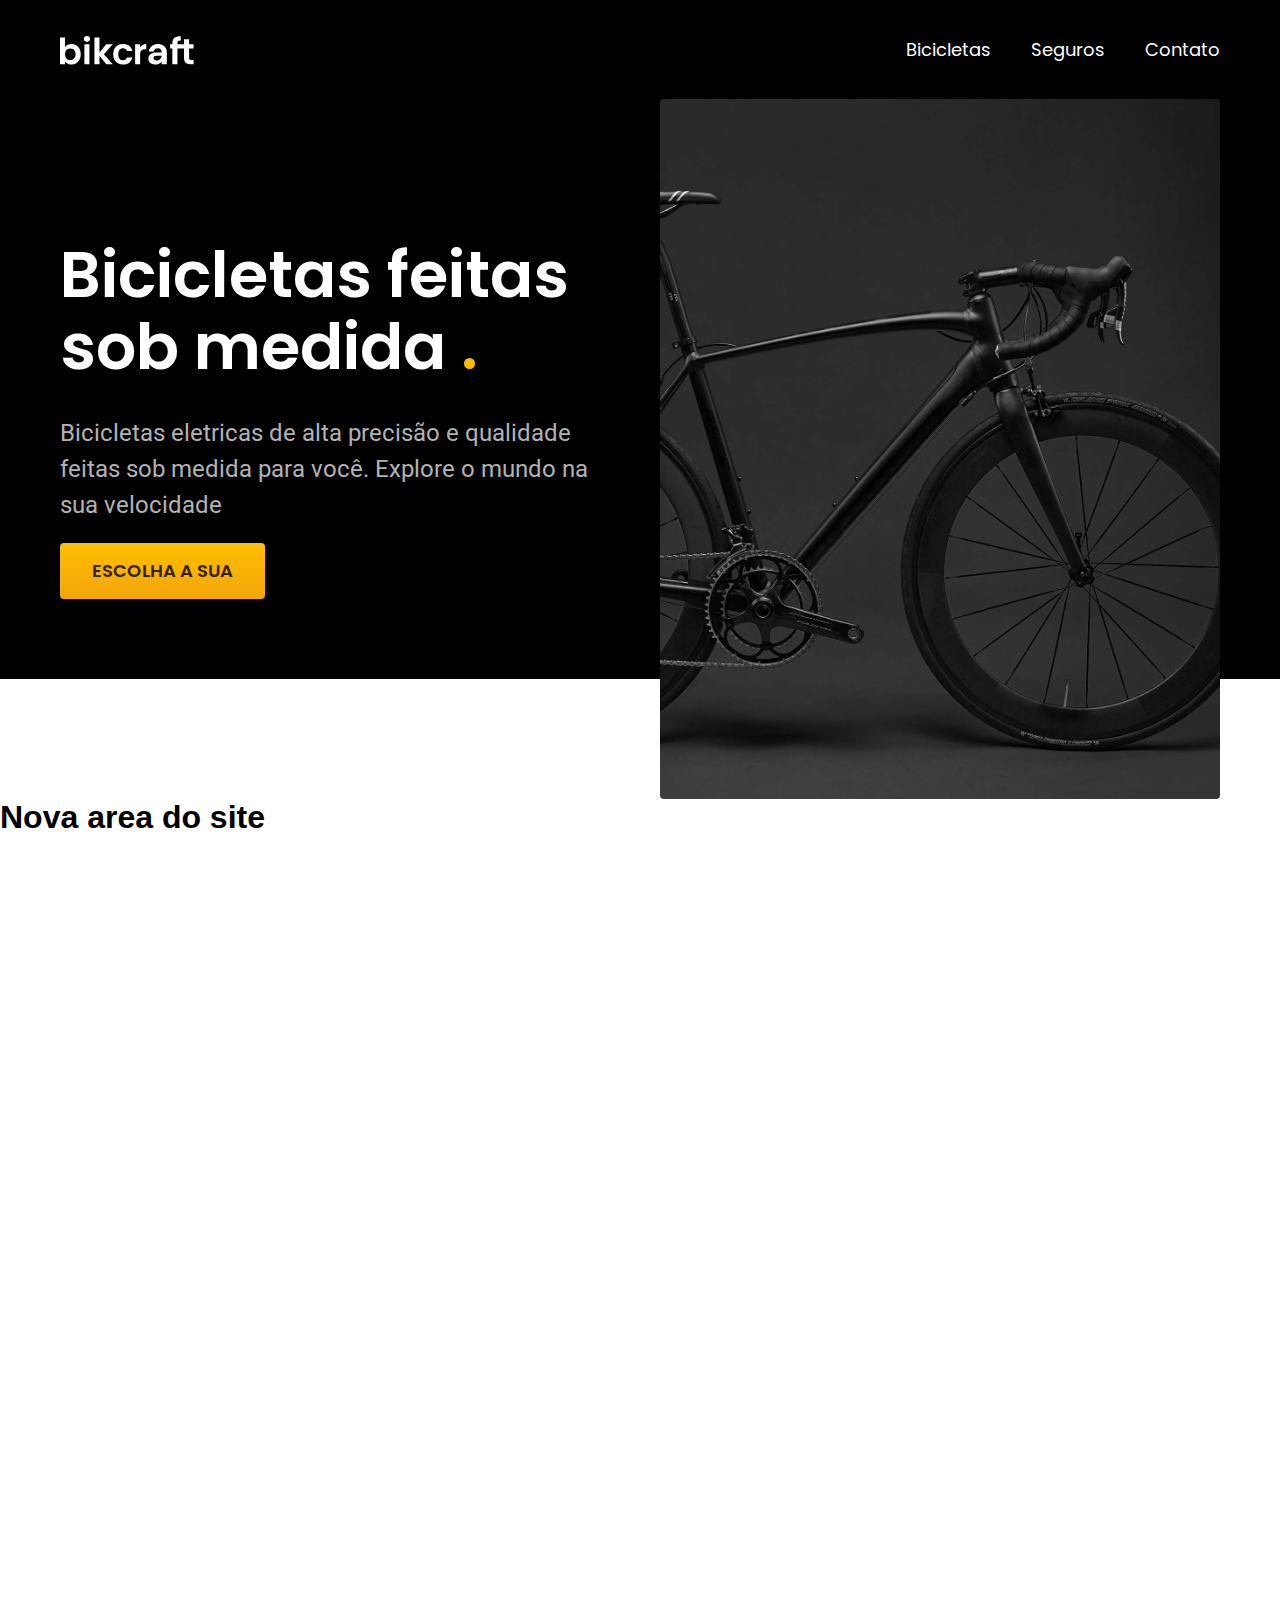
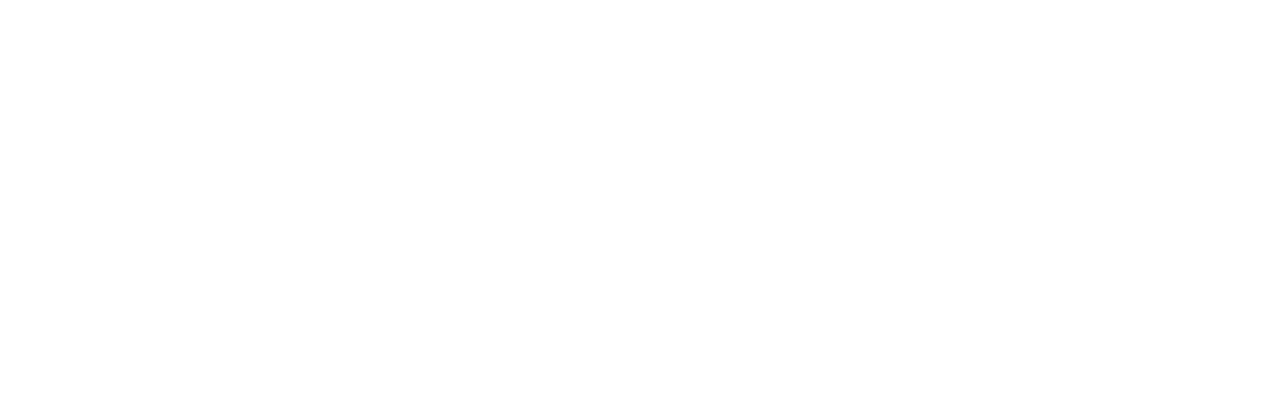
==== index.html @ 8e7e6a49 "nova estrutura e introdução responsiva" ====
<!DOCTYPE html>
<html lang="pt-br">
    <head>
        <meta charset="UTF-8" />
        <meta name="viewport" content="width=device-width, initial-scale=1.0" />
        <title>Bikcraft - Bicicletas Elétricas</title>
        <meta
            name="description"
            content="Bicicletas elétricas de alta precisão e qualidade, feitas sob medida para o cliente. Explore o mundo na sua velocidade com a Bikcraft"
        />
        <link rel="preconnect" href="https://fonts.googleapis.com" />
        <link rel="preconnect" href="https://fonts.gstatic.com" crossorigin />
        <link
            href="https://fonts.googleapis.com/css2?family=Poppins:wght@400;600&family=Roboto:wght@400;500&display=swap"
            rel="stylesheet"
        />
        <link rel="stylesheet" href="./css/style.css" />
    </head>
    <body>
        <header class="header-bg">
            <div class="header">
                <a href="./">
                    <img src="./assets/img/bikcraft.svg" alt="Bikcraft" />
                </a>
                <nav aria-label="Principal">
                    <ul class="header-menu">
                        <li><a href="./bicicletas.html">Bicicletas</a></li>
                        <li><a href="./seguros.html">Seguros</a></li>
                        <li><a href="./contato.html">Contato</a></li>
                    </ul>
                </nav>
            </div>
        </header>

        <main class="introducao-bg">
            <div class="introducao">
                <div class="introducao-conteudo">
                    <h1>Bicicletas feitas sob medida <span>.</span></h1>
                    <p>
                        Bicicletas eletricas de alta precisão e qualidade feitas sob medida para
                        você. Explore o mundo na sua velocidade
                    </p>
                    <a class="button" href="./bicletas.html">Escolha a sua</a>
                </div>
                <div>
                    <img src="./assets/img/fotos/introducao.jpg" alt="Bicecleta eletrica preta." />
                </div>
            </div>
        </main>
        <h1>Nova area do site</h1>
    </body>
</html>
---- css/style.css ----
/* ESTILOS GLOBAIS */
@import url(./global/global.css);
@import url(./global/header.css);

/* UTILITARIOS */
@import url(./util/componente.css);

/* HOME */
@import url(./home/introducao.css);
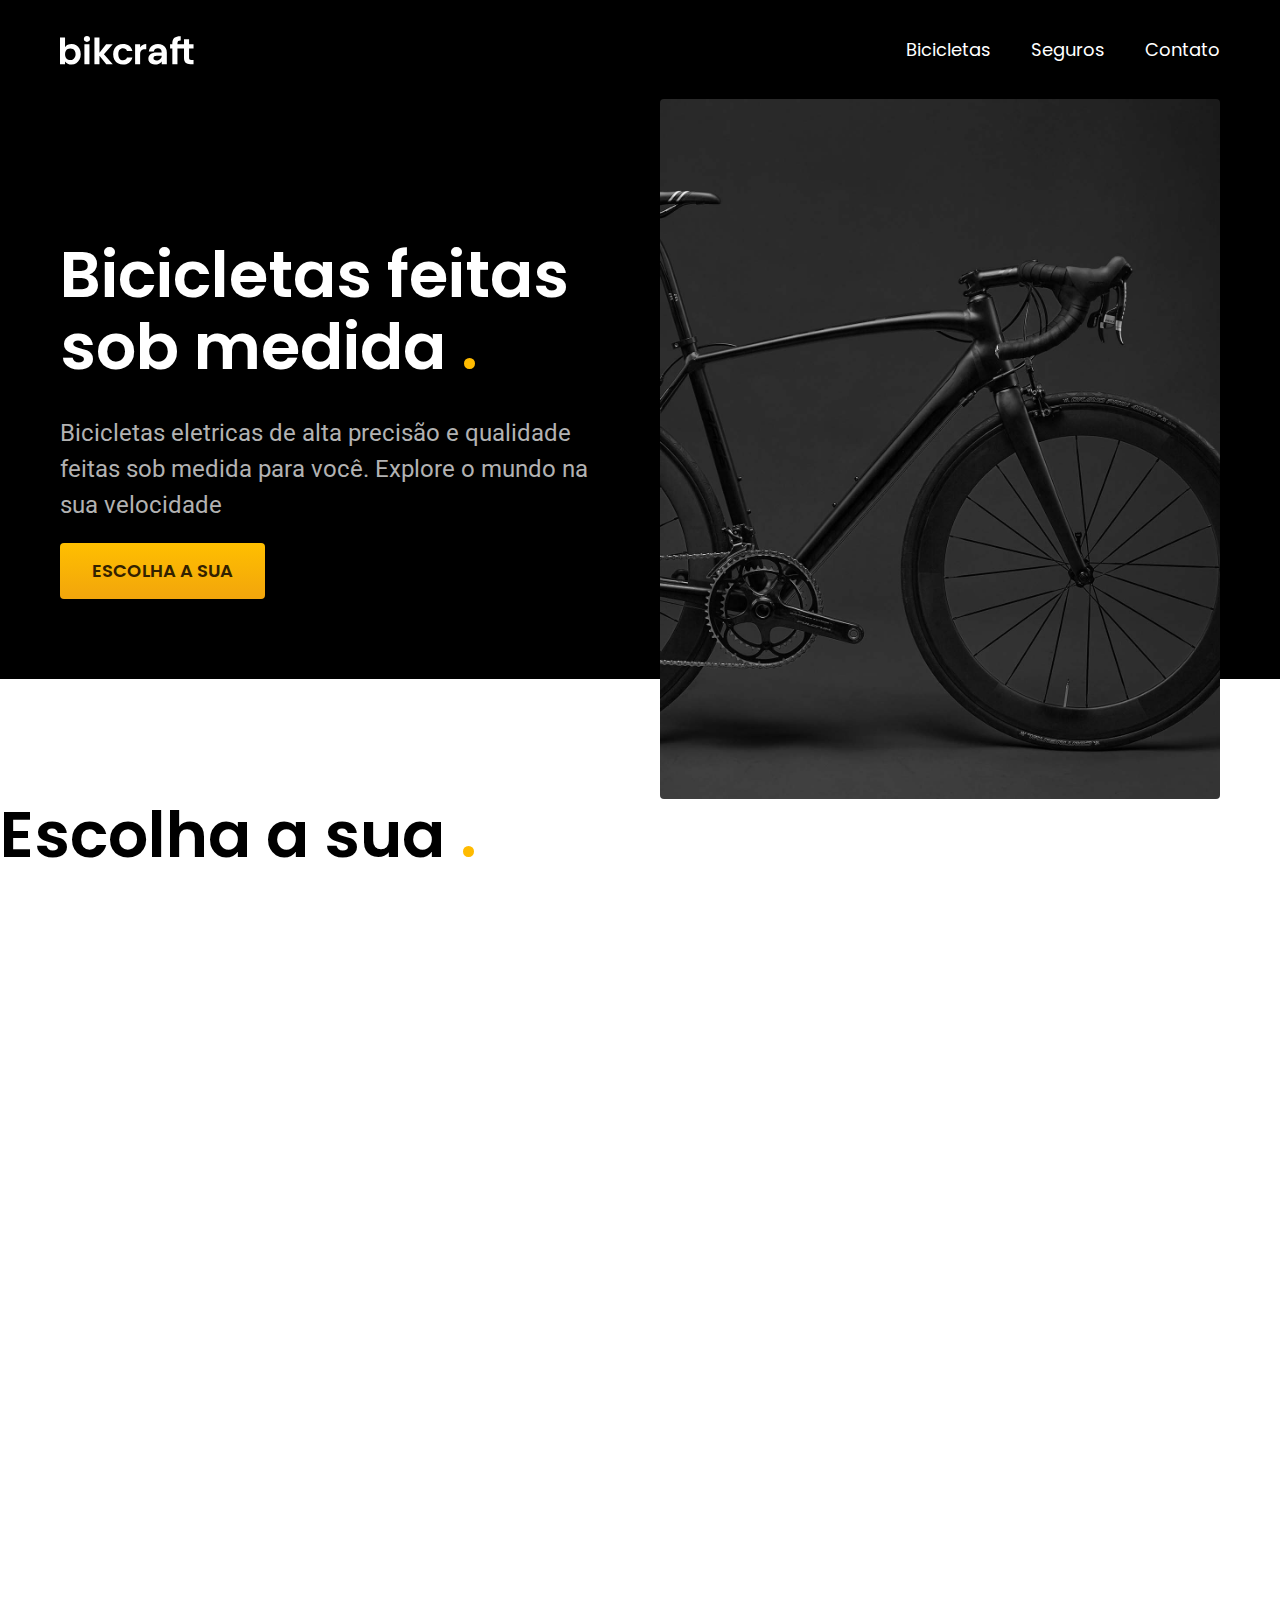
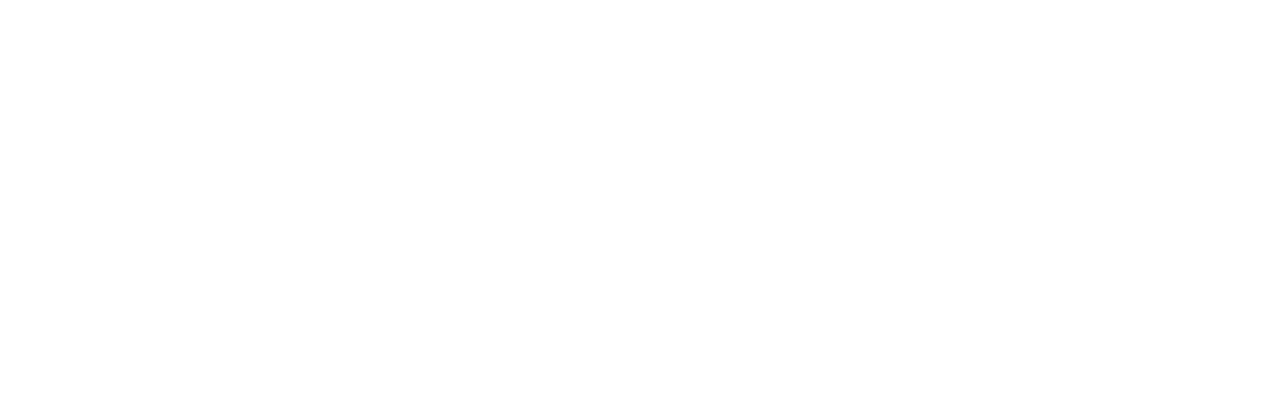
==== commit f85fd13c: "criação de tipografia utilitarias" ====
--- a/index.html
+++ b/index.html
@@ -14,11 +14,11 @@
             href="https://fonts.googleapis.com/css2?family=Poppins:wght@400;600&family=Roboto:wght@400;500&display=swap"
             rel="stylesheet"
         />
-        <link rel="stylesheet" href="./css/style.css" />
+        <link rel="stylesheet" href="./css/main.css" />
     </head>
     <body>
         <header class="header-bg">
-            <div class="header">
+            <div class="header cor-0">
                 <a href="./">
                     <img src="./assets/img/bikcraft.svg" alt="Bikcraft" />
                 </a>
@@ -35,8 +35,8 @@
         <main class="introducao-bg">
             <div class="introducao">
                 <div class="introducao-conteudo">
-                    <h1>Bicicletas feitas sob medida <span>.</span></h1>
-                    <p>
+                    <h1 class="font-1-xxl cor-0">Bicicletas feitas sob medida <span class="crt-1">.</span></h1>
+                    <p class="font-2-l cor-5">
                         Bicicletas eletricas de alta precisão e qualidade feitas sob medida para
                         você. Explore o mundo na sua velocidade
                     </p>
@@ -47,6 +47,6 @@
                 </div>
             </div>
         </main>
-        <h1>Nova area do site</h1>
+        <h1 class="font-1-xxl">Escolha a sua <span class="crt-1">.</span></h1>
     </body>
 </html>
--- a/css/main.css
+++ b/css/main.css
@@ -0,0 +1,11 @@
+/* UTILITARIOS */
+@import url(./util/cores.css);
+@import url(./util/tipografia.css);
+@import url(./util/componente.css);
+
+/* ESTILOS GLOBAIS */
+@import url(./global/global.css);
+@import url(./global/header.css);
+
+/* HOME */
+@import url(./home/introducao.css);
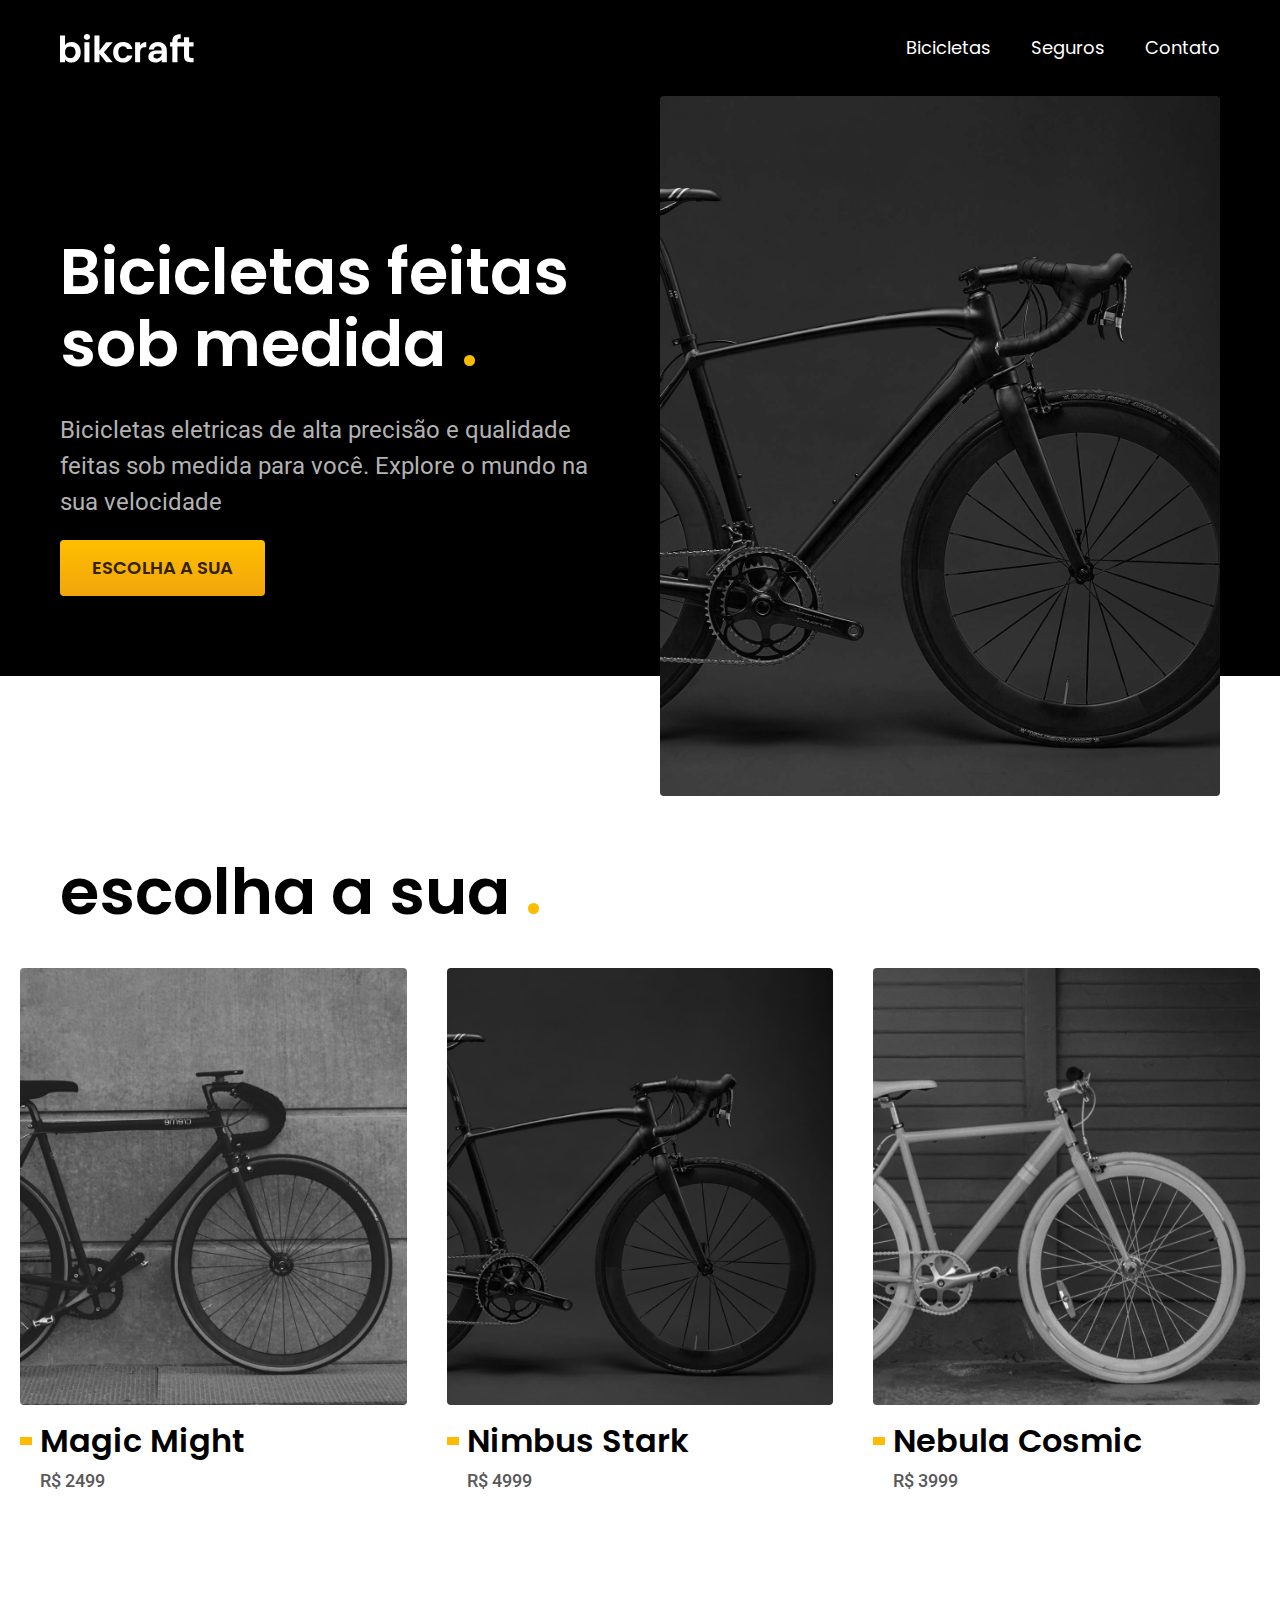
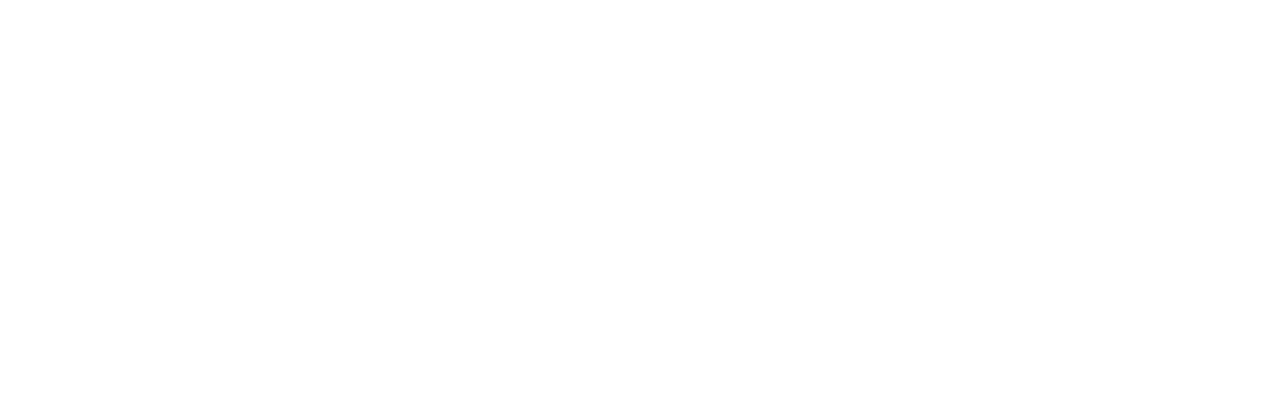
==== commit e02207ac: "bicicletas e scroll mobile" ====
--- a/index.html
+++ b/index.html
@@ -23,7 +23,7 @@
                     <img src="./assets/img/bikcraft.svg" alt="Bikcraft" />
                 </a>
                 <nav aria-label="Principal">
-                    <ul class="header-menu">
+                    <ul class="header-menu font-1-m">
                         <li><a href="./bicicletas.html">Bicicletas</a></li>
                         <li><a href="./seguros.html">Seguros</a></li>
                         <li><a href="./contato.html">Contato</a></li>
@@ -33,9 +33,11 @@
         </header>
 
         <main class="introducao-bg">
-            <div class="introducao">
+            <div class="introducao container">
                 <div class="introducao-conteudo">
-                    <h1 class="font-1-xxl cor-0">Bicicletas feitas sob medida <span class="crt-1">.</span></h1>
+                    <h1 class="font-1-xxl cor-0">
+                        Bicicletas feitas sob medida <span class="crt-1">.</span>
+                    </h1>
                     <p class="font-2-l cor-5">
                         Bicicletas eletricas de alta precisão e qualidade feitas sob medida para
                         você. Explore o mundo na sua velocidade
@@ -47,6 +49,32 @@
                 </div>
             </div>
         </main>
-        <h1 class="font-1-xxl">Escolha a sua <span class="crt-1">.</span></h1>
+
+        <article class="bicicletas-list">
+            <h2 class="container font-1-xxl">escolha a sua <span class="crt-1">.</span></h2>
+            <ul>
+                <li>
+                    <a href="./bicicletas/magic.html">
+                        <img src="./assets/img/bicicletas/magic-home.jpg" alt="Bicicleta preta" />
+                        <h3 class="font-1-xl">Magic Might</h3>
+                        <span class="font-2-m cor-8">R$ 2499</span>
+                    </a>
+                </li>
+                <li>
+                    <a href="./bicicletas/nimbus.html">
+                        <img src="./assets/img/bicicletas/nimbus-home.jpg" alt="Bicicleta preta" />
+                        <h3 class="font-1-xl">Nimbus Stark</h3>
+                        <span class="font-2-m cor-8">R$ 4999</span>
+                    </a>
+                </li>
+                <li>
+                    <a href="./bicicletas/nebula.html">
+                        <img src="./assets/img/bicicletas/nebula-home.jpg" alt="Bicicleta preta" />
+                        <h3 class="font-1-xl">Nebula Cosmic</h3>
+                        <span class="font-2-m cor-8">R$ 3999</span>
+                    </a>
+                </li>
+            </ul>
+        </article>
     </body>
 </html>
--- a/css/main.css
+++ b/css/main.css
@@ -9,3 +9,6 @@
 
 /* HOME */
 @import url(./home/introducao.css);
+
+/* BICICLETAS */
+@import url(./bicicletas/bicicletas-list.css);
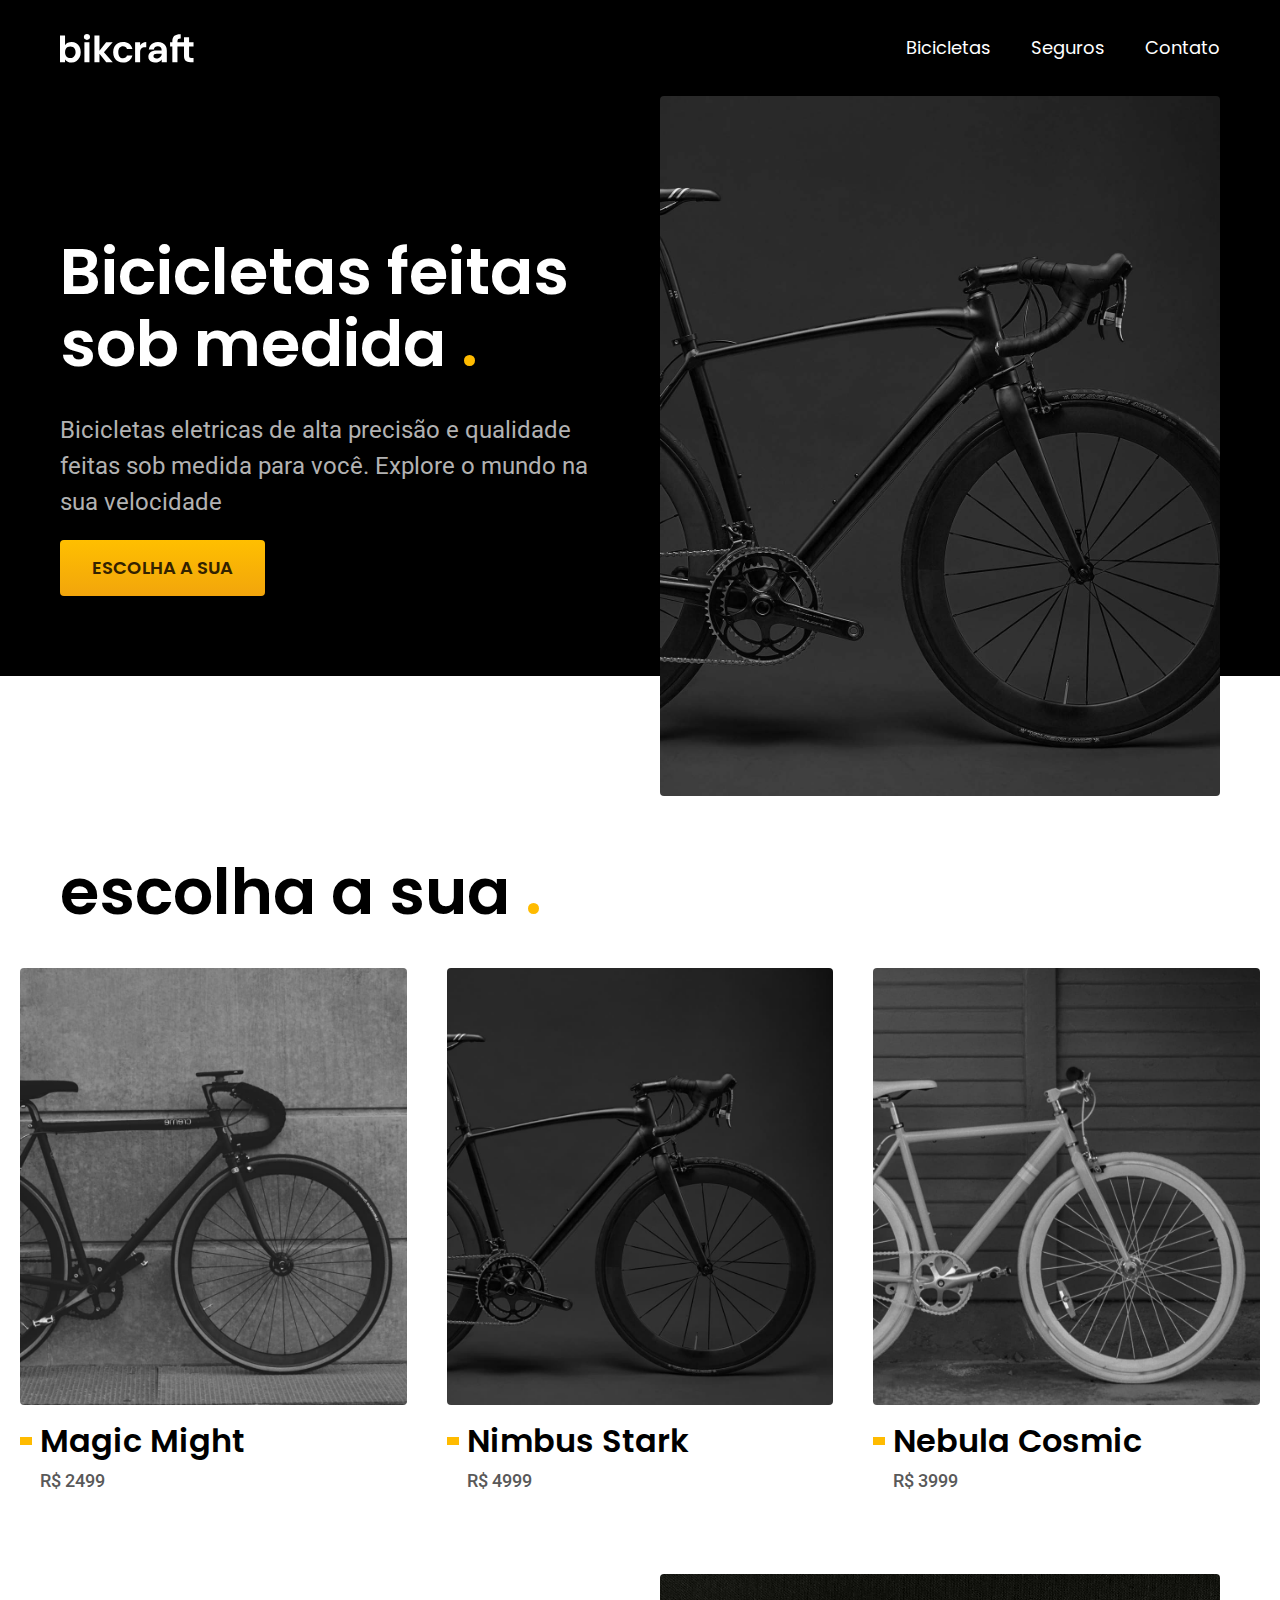
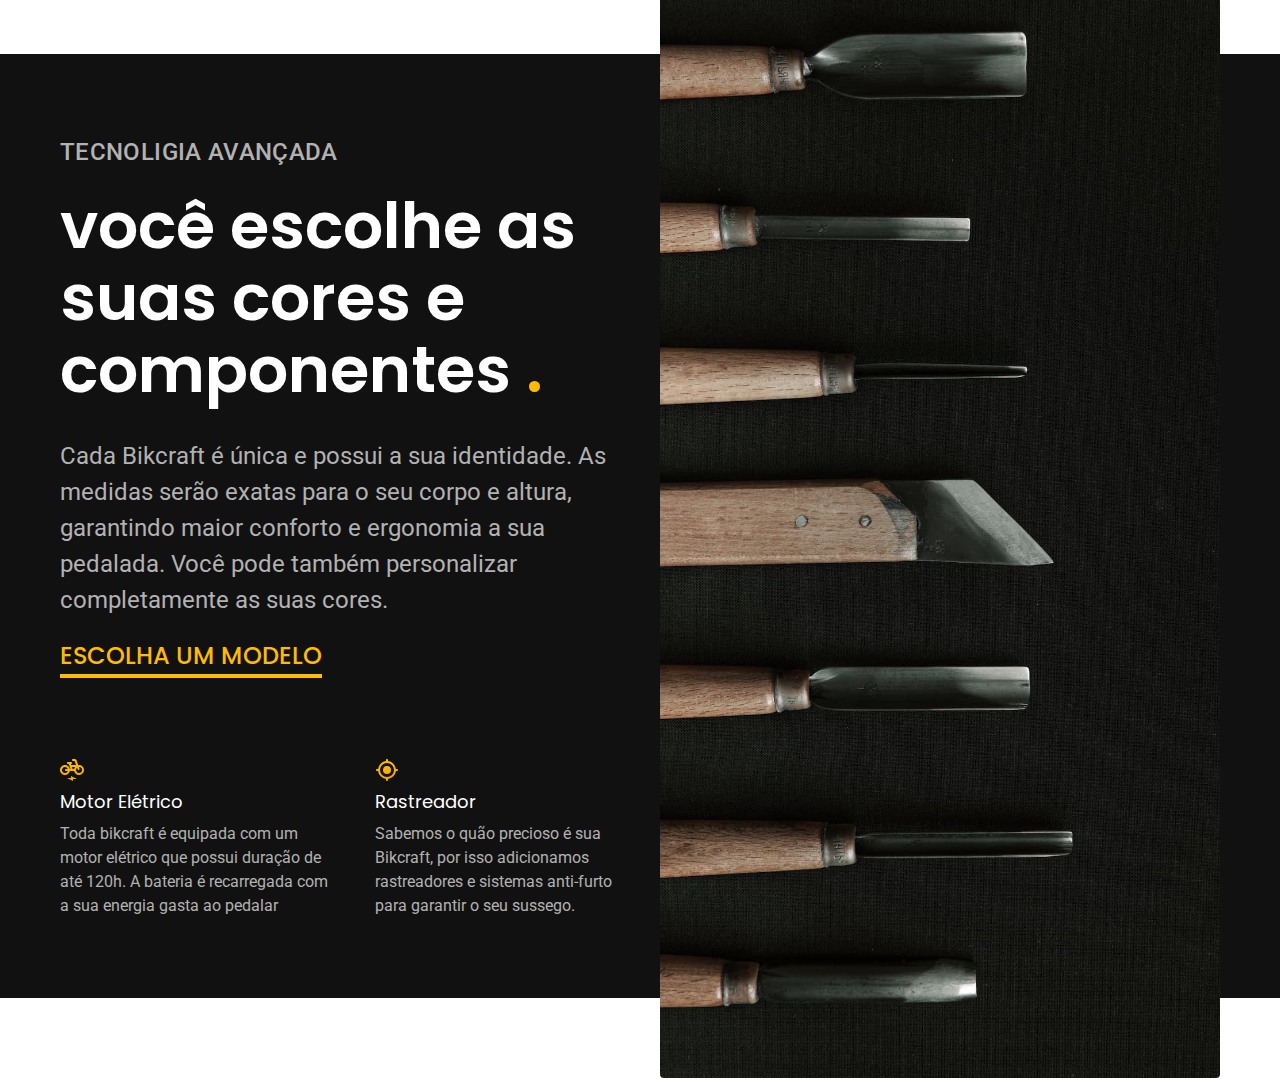
==== commit 0b2f72fe: "construção da parte de tecnologias e feito a responsividade'" ====
--- a/index.html
+++ b/index.html
@@ -17,6 +17,7 @@
         <link rel="stylesheet" href="./css/main.css" />
     </head>
     <body>
+        <!--~ HEADER -->
         <header class="header-bg">
             <div class="header cor-0">
                 <a href="./">
@@ -32,6 +33,7 @@
             </div>
         </header>
 
+        <!--~ INTRODUÇÃO -->
         <main class="introducao-bg">
             <div class="introducao container">
                 <div class="introducao-conteudo">
@@ -50,6 +52,7 @@
             </div>
         </main>
 
+        <!--~ BICICLETAS -->
         <article class="bicicletas-list">
             <h2 class="container font-1-xxl">escolha a sua <span class="crt-1">.</span></h2>
             <ul>
@@ -76,5 +79,44 @@
                 </li>
             </ul>
         </article>
+
+        <!--~ TECNOLOGIAS -->
+        <article class="tecnologia-bg">
+            <div class="tecnologia container">
+                <div class="tecnologia-conteudo">
+                    <span class="font-2-l-b cor-5">Tecnoligia avançada</span>
+                    <h2 class="font-1-xxl cor-0">
+                        você escolhe as suas cores e componentes <span class="crt-1">.</span>
+                    </h2>
+                    <p class="font-2-l cor-5">
+                        Cada Bikcraft é única e possui a sua identidade. As medidas serão exatas
+                        para o seu corpo e altura, garantindo maior conforto e ergonomia a sua
+                        pedalada. Você pode também personalizar completamente as suas cores.
+                    </p>
+                    <a class="link" href="./bicicletas.html">Escolha um modelo</a>
+                    <div class="tecnologia-vantagens">
+                        <div>
+                            <img src="./assets/img/icones/eletrica.svg" alt="" />
+                            <h3 class="font-1-m cor-0">Motor Elétrico</h3>
+                            <p class="font-2-s cor-5">
+                                Toda bikcraft é equipada com um motor elétrico que possui duração de
+                                até 120h. A bateria é recarregada com a sua energia gasta ao pedalar
+                            </p>
+                        </div>
+                        <div>
+                            <img src="./assets/img/icones/rastreador.svg" alt="" />
+                            <h3 class="font-1-m cor-0">Rastreador</h3>
+                            <p class="font-2-s cor-5">
+                                Sabemos o quão precioso é sua Bikcraft, por isso adicionamos
+                                rastreadores e sistemas anti-furto para garantir o seu sussego.
+                            </p>
+                        </div>
+                    </div>
+                </div>
+                <div class="tecnologia-imagem">
+                    <img src="./assets/img/fotos/tecnologia.jpg" alt="" />
+                </div>
+            </div>
+        </article>
     </body>
 </html>
--- a/css/main.css
+++ b/css/main.css
@@ -9,6 +9,7 @@
 
 /* HOME */
 @import url(./home/introducao.css);
+@import url(./home/tecnologia.css);
 
 /* BICICLETAS */
 @import url(./bicicletas/bicicletas-list.css);
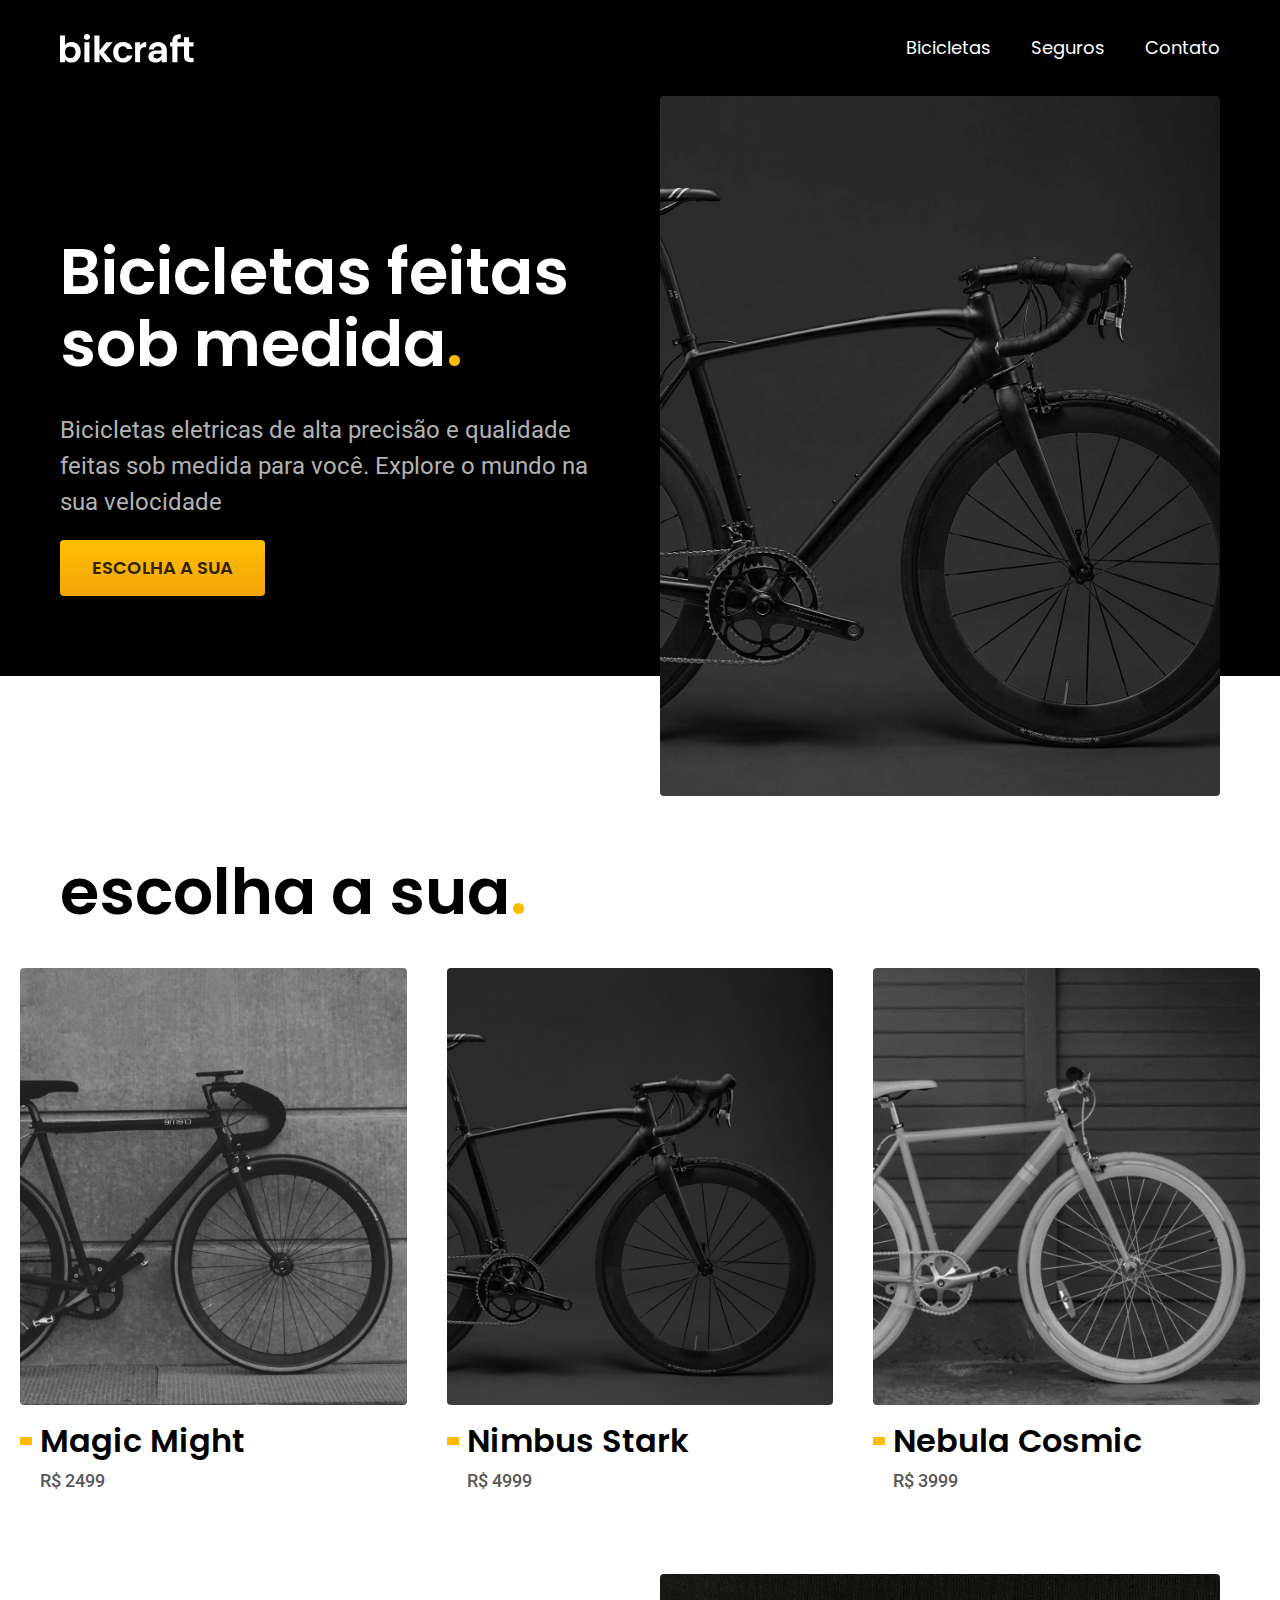
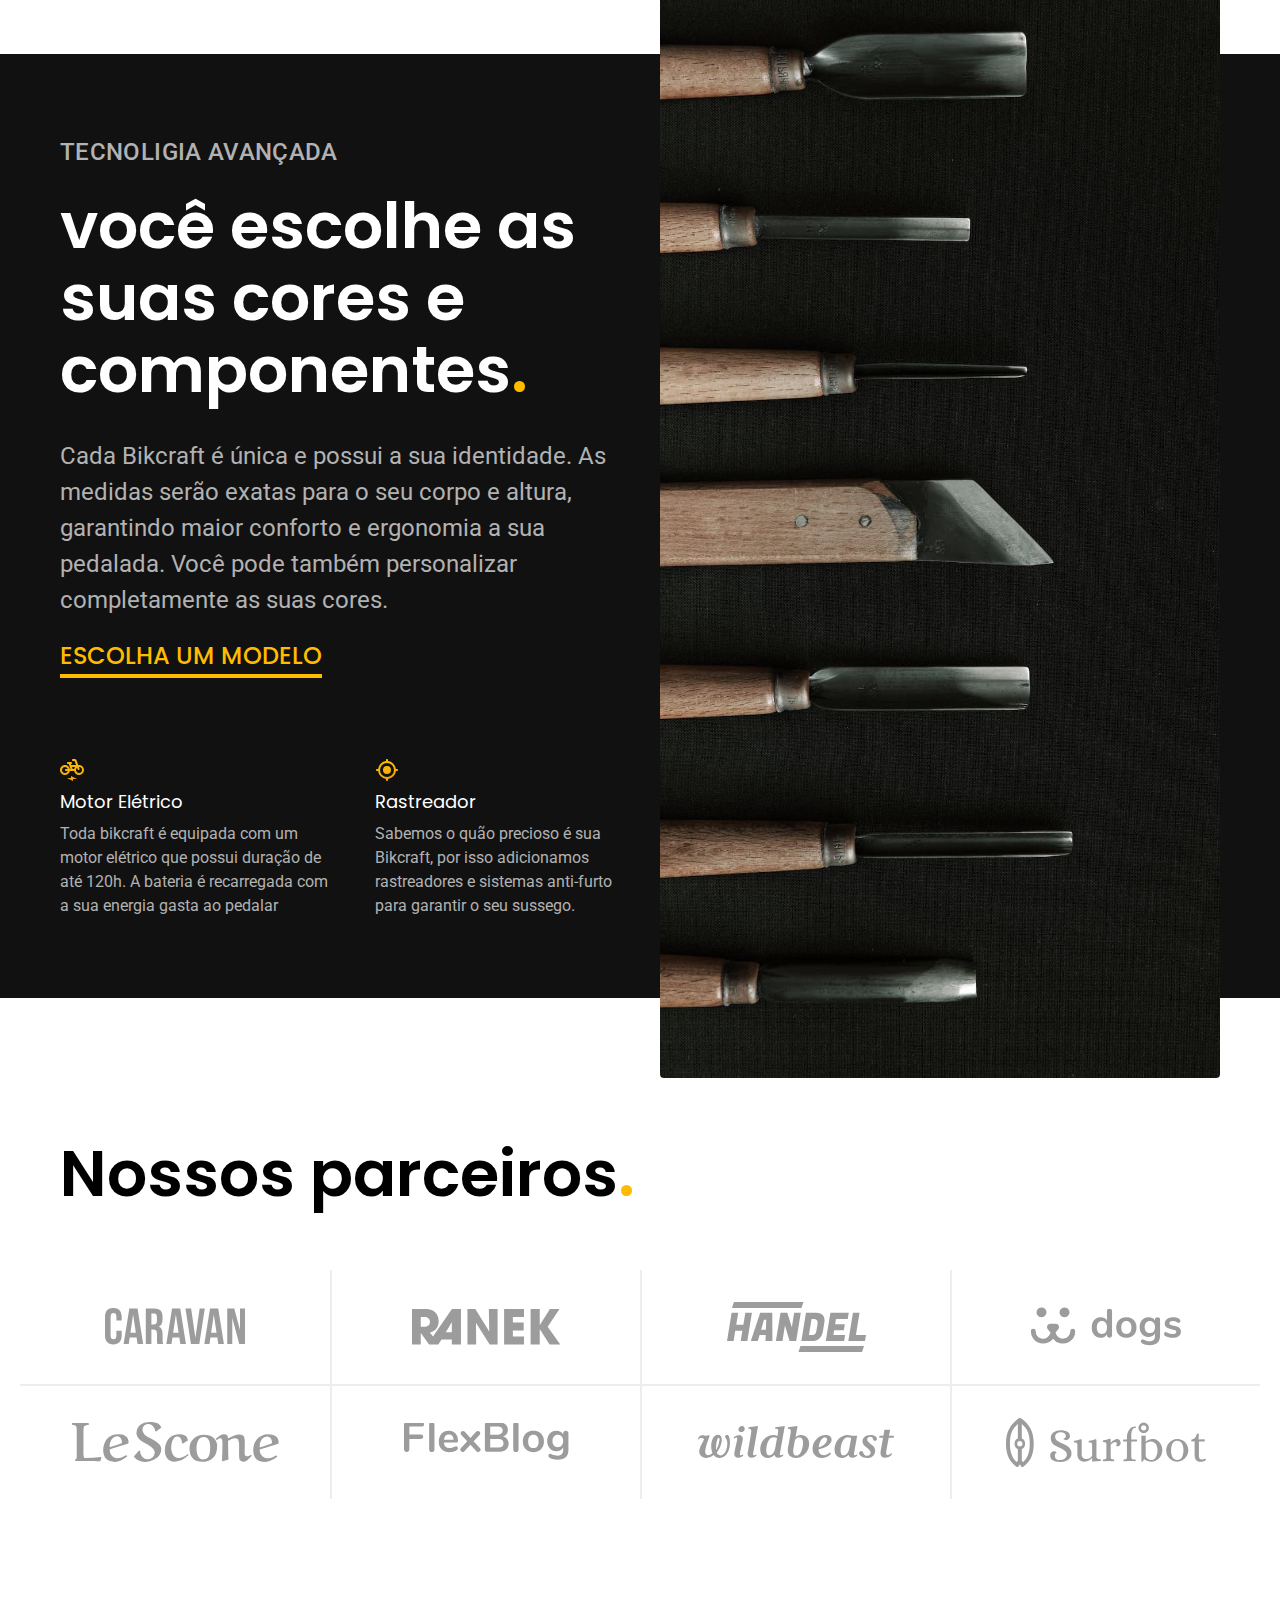
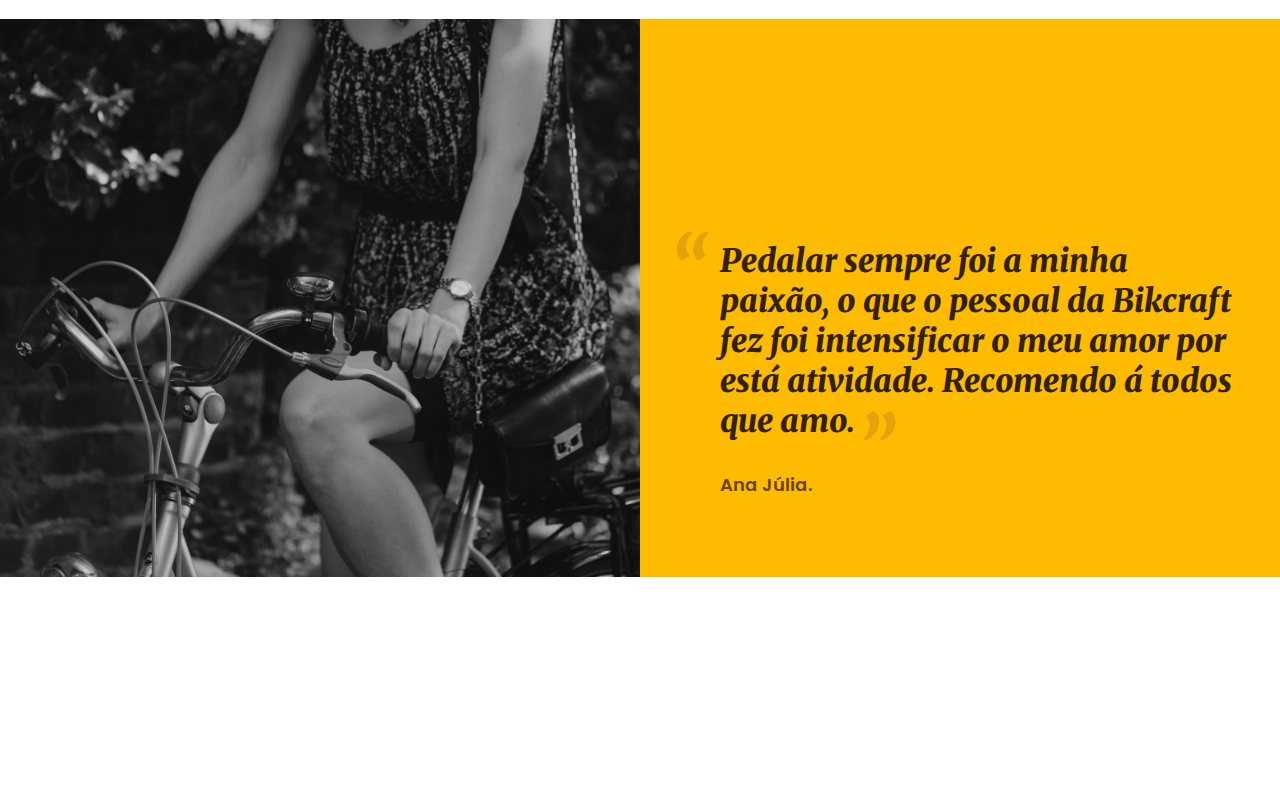
==== commit b622f7f8: "parceiros e depoimentos" ====
--- a/index.html
+++ b/index.html
@@ -11,7 +11,7 @@
         <link rel="preconnect" href="https://fonts.googleapis.com" />
         <link rel="preconnect" href="https://fonts.gstatic.com" crossorigin />
         <link
-            href="https://fonts.googleapis.com/css2?family=Poppins:wght@400;600&family=Roboto:wght@400;500&display=swap"
+            href="https://fonts.googleapis.com/css2?family=Merriweather:ital,wght@1,900&family=Poppins:wght@400;600&family=Roboto:wght@400;500&display=swap"
             rel="stylesheet"
         />
         <link rel="stylesheet" href="./css/main.css" />
@@ -38,7 +38,7 @@
             <div class="introducao container">
                 <div class="introducao-conteudo">
                     <h1 class="font-1-xxl cor-0">
-                        Bicicletas feitas sob medida <span class="crt-1">.</span>
+                        Bicicletas feitas sob medida<span class="crt-1">.</span>
                     </h1>
                     <p class="font-2-l cor-5">
                         Bicicletas eletricas de alta precisão e qualidade feitas sob medida para
@@ -54,7 +54,7 @@
 
         <!--~ BICICLETAS -->
         <article class="bicicletas-list">
-            <h2 class="container font-1-xxl">escolha a sua <span class="crt-1">.</span></h2>
+            <h2 class="container font-1-xxl">escolha a sua<span class="crt-1">.</span></h2>
             <ul>
                 <li>
                     <a href="./bicicletas/magic.html">
@@ -86,7 +86,7 @@
                 <div class="tecnologia-conteudo">
                     <span class="font-2-l-b cor-5">Tecnoligia avançada</span>
                     <h2 class="font-1-xxl cor-0">
-                        você escolhe as suas cores e componentes <span class="crt-1">.</span>
+                        você escolhe as suas cores e componentes<span class="crt-1">.</span>
                     </h2>
                     <p class="font-2-l cor-5">
                         Cada Bikcraft é única e possui a sua identidade. As medidas serão exatas
@@ -118,5 +118,39 @@
                 </div>
             </div>
         </article>
+
+        <!--~ PARCEIROS -->
+        <section aria-label="Nossos parceiros" class="parceiros">
+            <h2 class="container font-1-xxl">Nossos parceiros<span class="crt-1">.</span></h2>
+            <ul class="parceiros-marcas">
+                <li><img src="./assets/img/parceiros/caravan.svg" alt="caravan" /></li>
+                <li><img src="./assets/img/parceiros/ranek.svg" alt="ranek" /></li>
+                <li><img src="./assets/img/parceiros/handel.svg" alt="handel" /></li>
+                <li><img src="./assets/img/parceiros/dogs.svg" alt="dogs" /></li>
+                <li><img src="./assets/img/parceiros/lescone.svg" alt="lescone" /></li>
+                <li><img src="./assets/img/parceiros/flexblog.svg" alt="flexblog" /></li>
+                <li><img src="./assets/img/parceiros/wildbeast.svg" alt="wildbeast" /></li>
+                <li><img src="./assets/img/parceiros/surfbot.svg" alt="surfbot" /></li>
+            </ul>
+        </section>
+
+        <!--~ DEPOIMENTO -->
+        <section aria-label="Depoimentos" class="depoimento">
+            <div>
+                <img
+                    src="./assets/img/fotos/depoimento.jpg"
+                    alt="Pessoa pedalando uma bicicleta Bikcraft"
+                />
+            </div>
+            <div class="depoimento-conteudo">
+                <blockquote class="font-1-xl crt-5">
+                    <p>
+                        Pedalar sempre foi a minha paixão, o que o pessoal da Bikcraft fez foi
+                        intensificar o meu amor por está atividade. Recomendo á todos que amo.
+                    </p>
+                </blockquote>
+                <span class="font-1-m-b crt-4">Ana Júlia.</span>
+            </div>
+        </section>
     </body>
 </html>
--- a/css/main.css
+++ b/css/main.css
@@ -10,6 +10,8 @@
 /* HOME */
 @import url(./home/introducao.css);
 @import url(./home/tecnologia.css);
+@import url(./home/parceiros.css);
+@import url(./home/depoimento.css);
 
 /* BICICLETAS */
 @import url(./bicicletas/bicicletas-list.css);
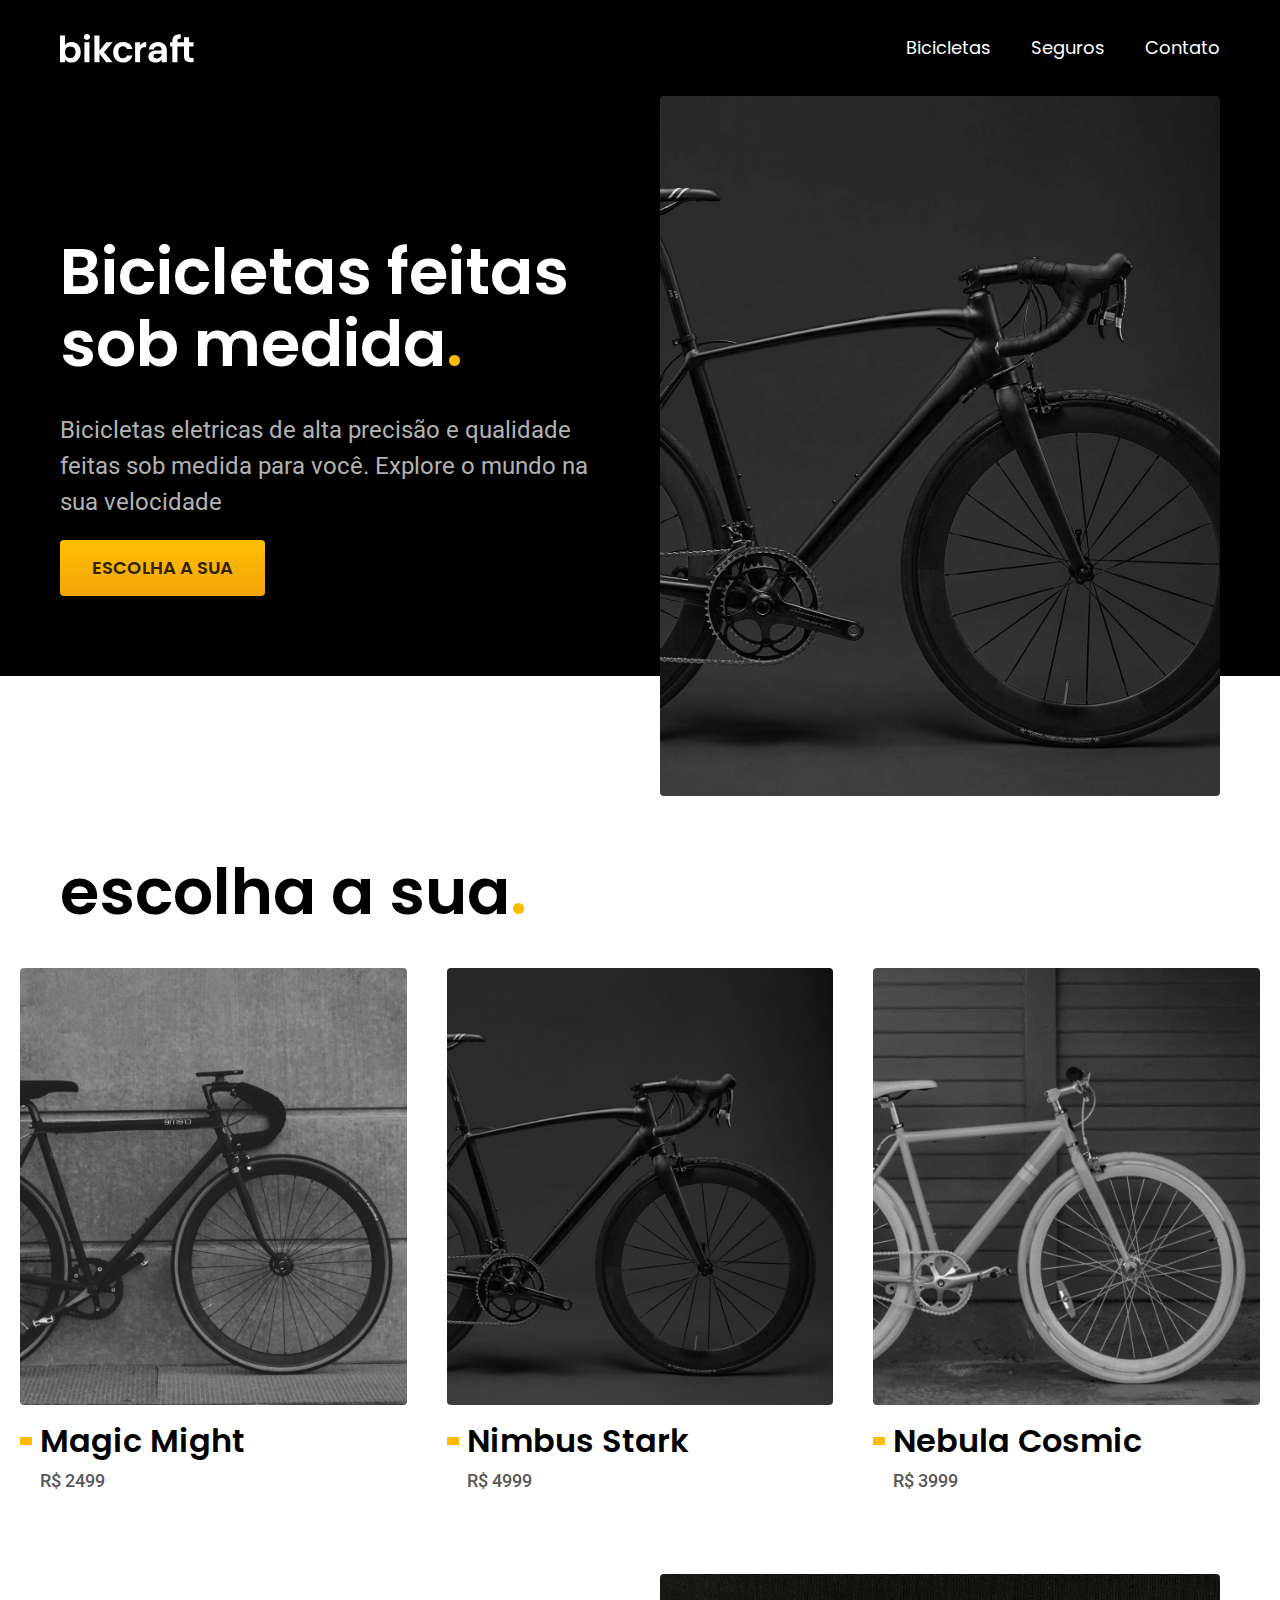
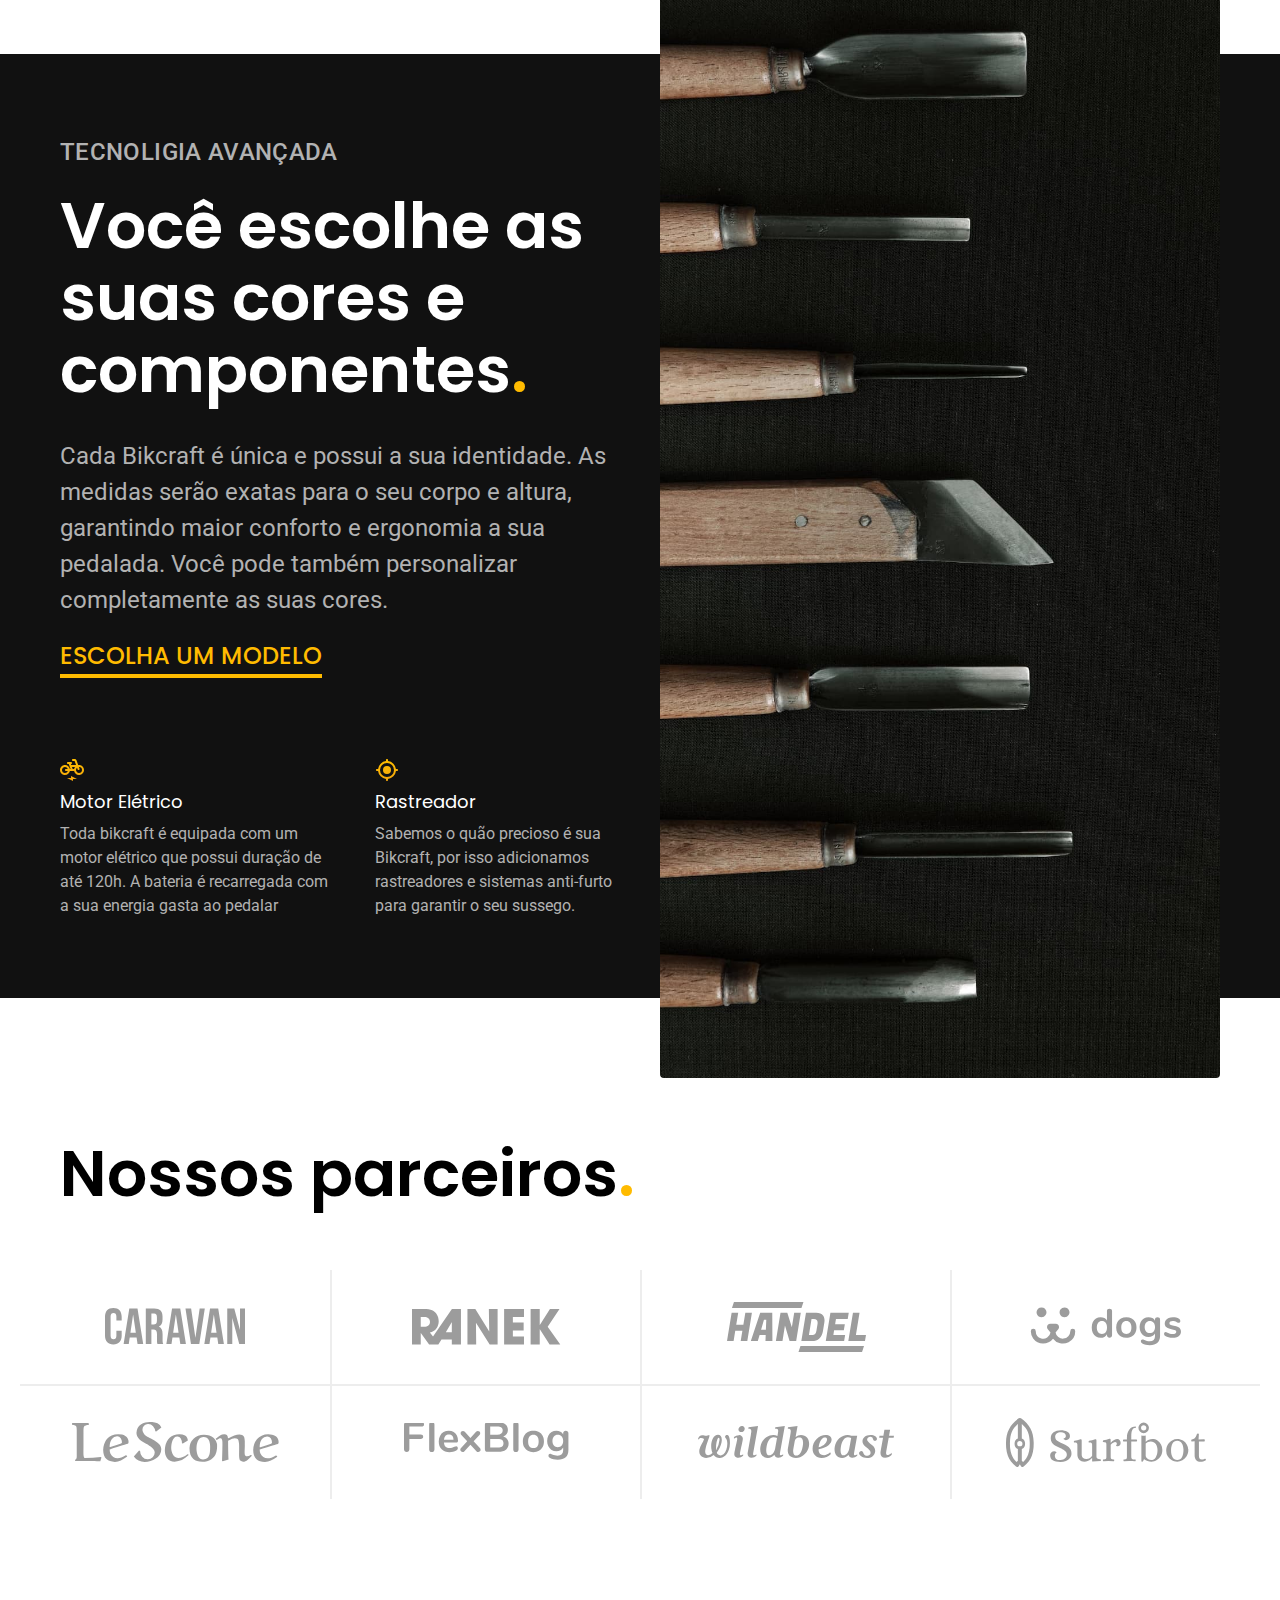
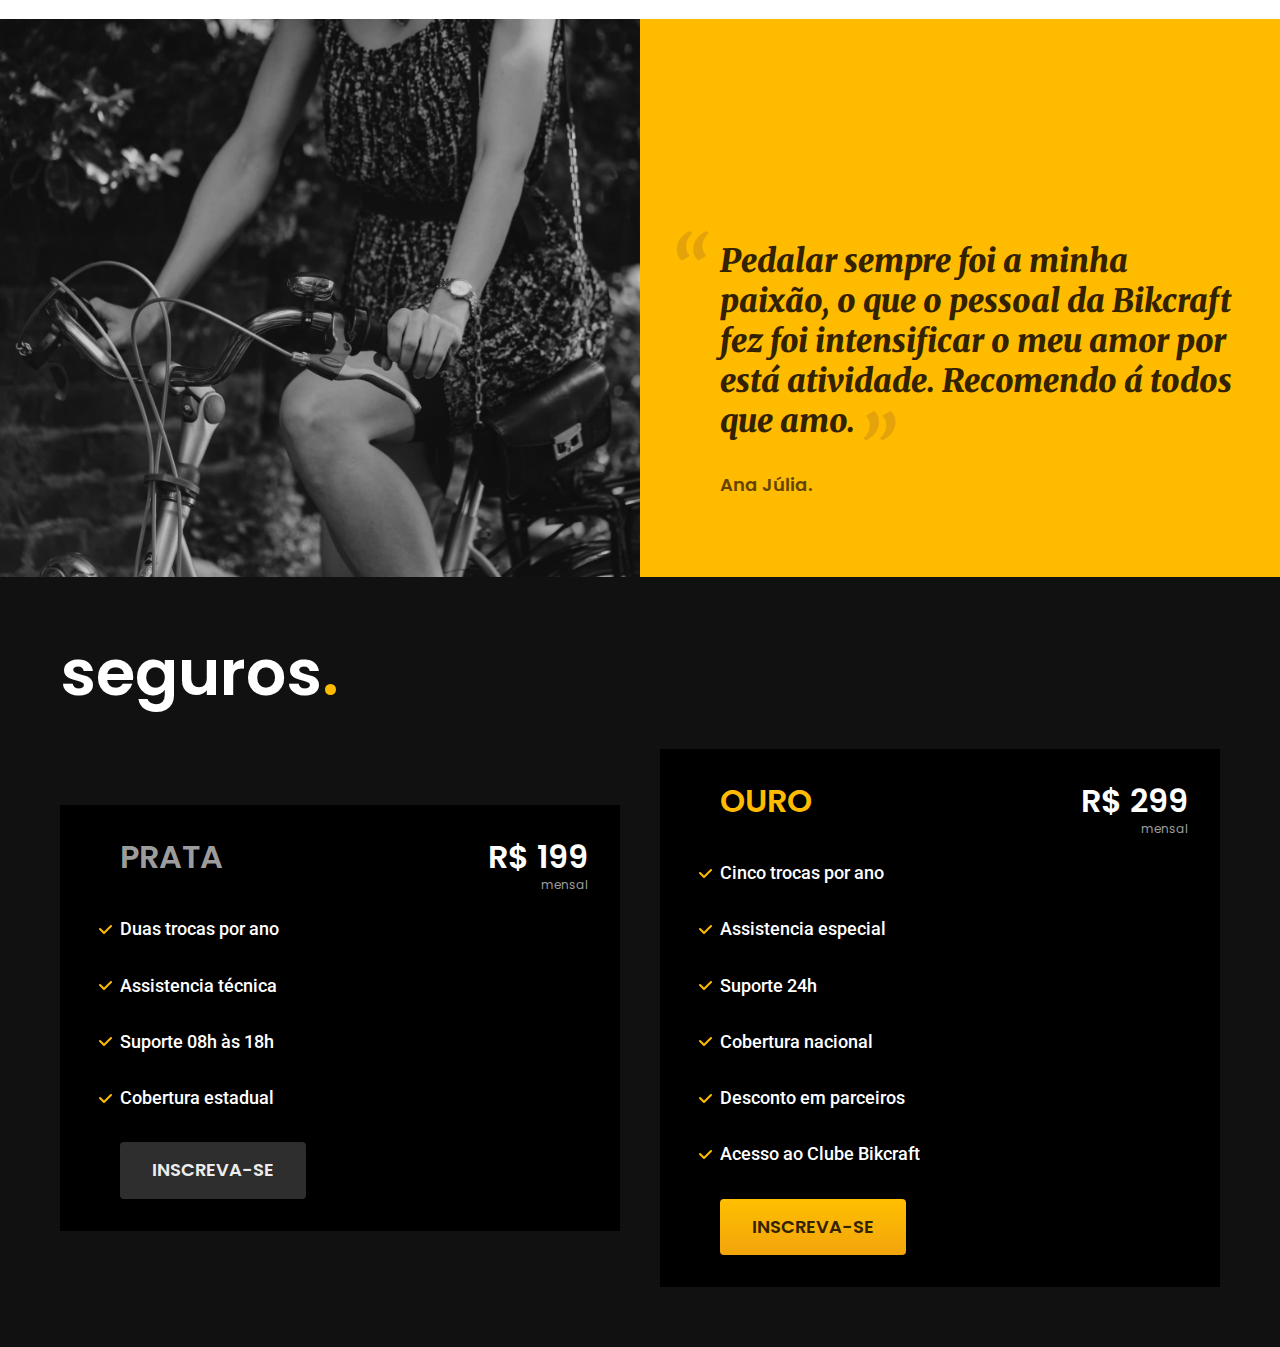
==== commit b988fccb: "criação da aba de seguros e implementação do responsivo" ====
--- a/index.html
+++ b/index.html
@@ -86,7 +86,7 @@
                 <div class="tecnologia-conteudo">
                     <span class="font-2-l-b cor-5">Tecnoligia avançada</span>
                     <h2 class="font-1-xxl cor-0">
-                        você escolhe as suas cores e componentes<span class="crt-1">.</span>
+                        Você escolhe as suas cores e componentes<span class="crt-1">.</span>
                     </h2>
                     <p class="font-2-l cor-5">
                         Cada Bikcraft é única e possui a sua identidade. As medidas serão exatas
@@ -152,5 +152,40 @@
                 <span class="font-1-m-b crt-4">Ana Júlia.</span>
             </div>
         </section>
+
+        <!--~ SEGUROS -->
+        <article class="seguros-bg">
+            <div class="seguros container">
+                <h2 class="font-1-xxl cor-0">seguros<span class="crt-1">.</span></h2>
+                <div class="seguros-item">
+                    <h3 class="font-1-xl cor-6">PRATA</h3>
+                    <span class="font-1-xl cor-0">
+                        R$ 199 <span class="font-1-xs cor-6">mensal</span>
+                    </span>
+                    <ul class="font-2-m cor-0">
+                        <li>Duas trocas por ano</li>
+                        <li>Assistencia técnica</li>
+                        <li>Suporte 08h às 18h<secundario/li></li>
+                        <li>Cobertura estadual</li>
+                    </ul>
+                    <a class="button secundario" href="./orcamento.html">Inscreva-se</a>
+                </div>
+                <div class="seguros-item">
+                    <h3 class="font-1-xl crt-1">OURO</h3>
+                    <span class="font-1-xl cor-0">
+                        R$ 299 <span class="font-1-xs cor-6">mensal</span>
+                    </span>
+                    <ul class="font-2-m cor-0">
+                        <li>Cinco trocas por ano</li>
+                        <li>Assistencia especial</li>
+                        <li>Suporte 24h</li>
+                        <li>Cobertura nacional</li>
+                        <li>Desconto em parceiros</li>
+                        <li>Acesso ao Clube Bikcraft</li>
+                    </ul>
+                    <a class="button" href="./orcamento.html">Inscreva-se</a>
+                </div>
+            </div>
+        </article>
     </body>
 </html>
--- a/css/main.css
+++ b/css/main.css
@@ -15,3 +15,6 @@
 
 /* BICICLETAS */
 @import url(./bicicletas/bicicletas-list.css);
+
+/* SEGUROS */
+@import url(./seguros/seguros.css);
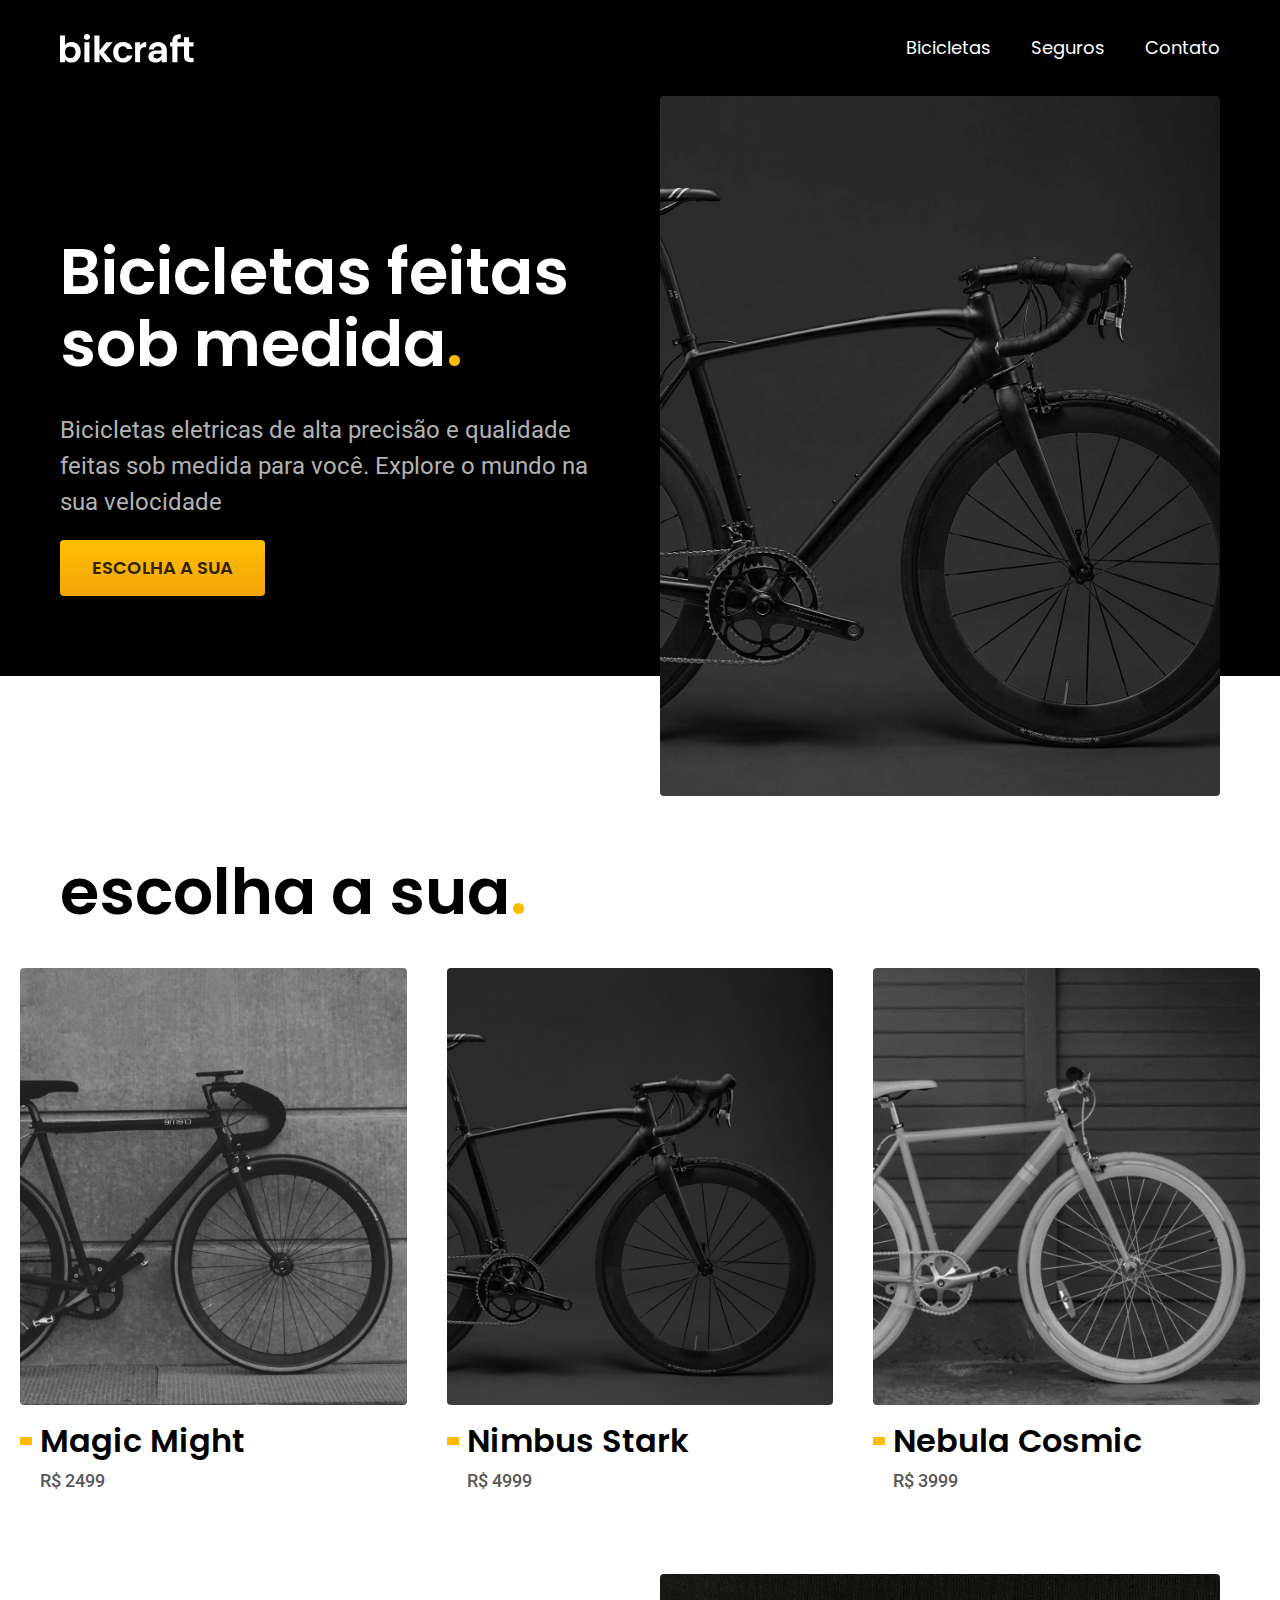
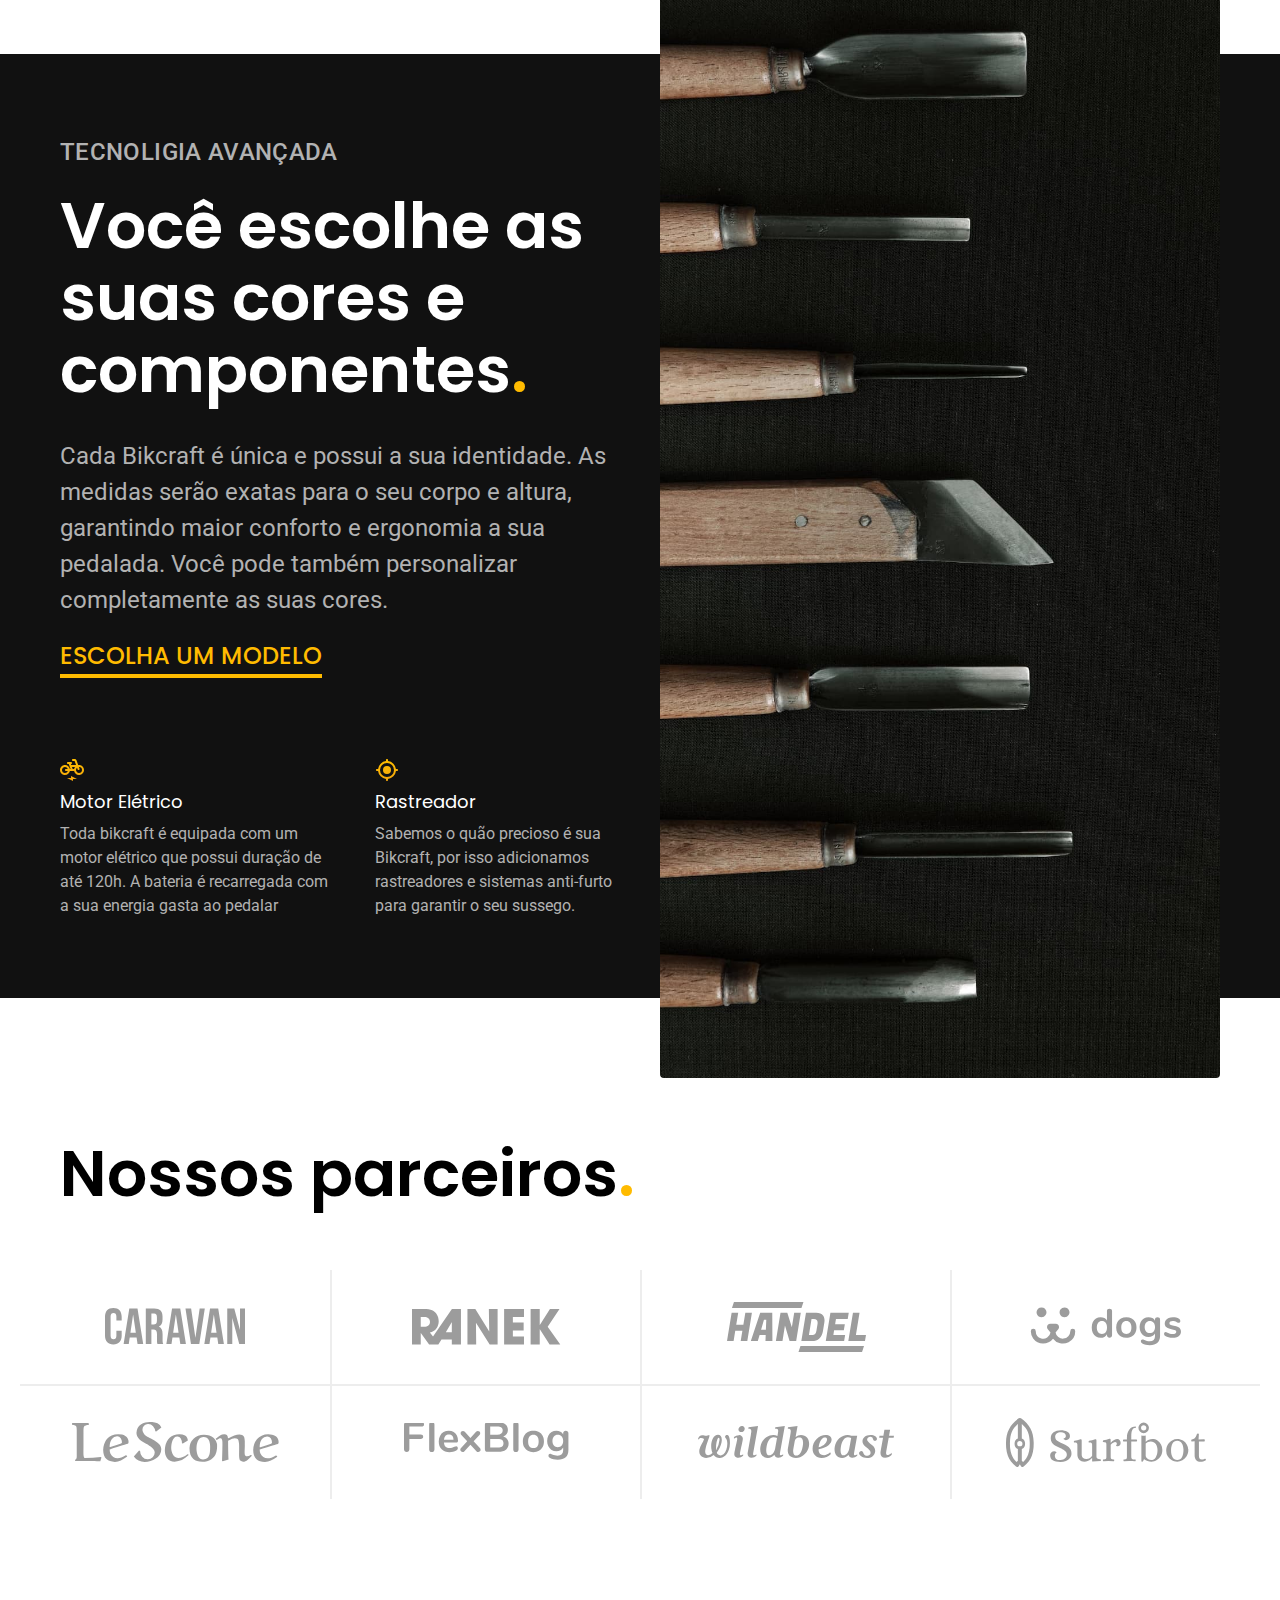
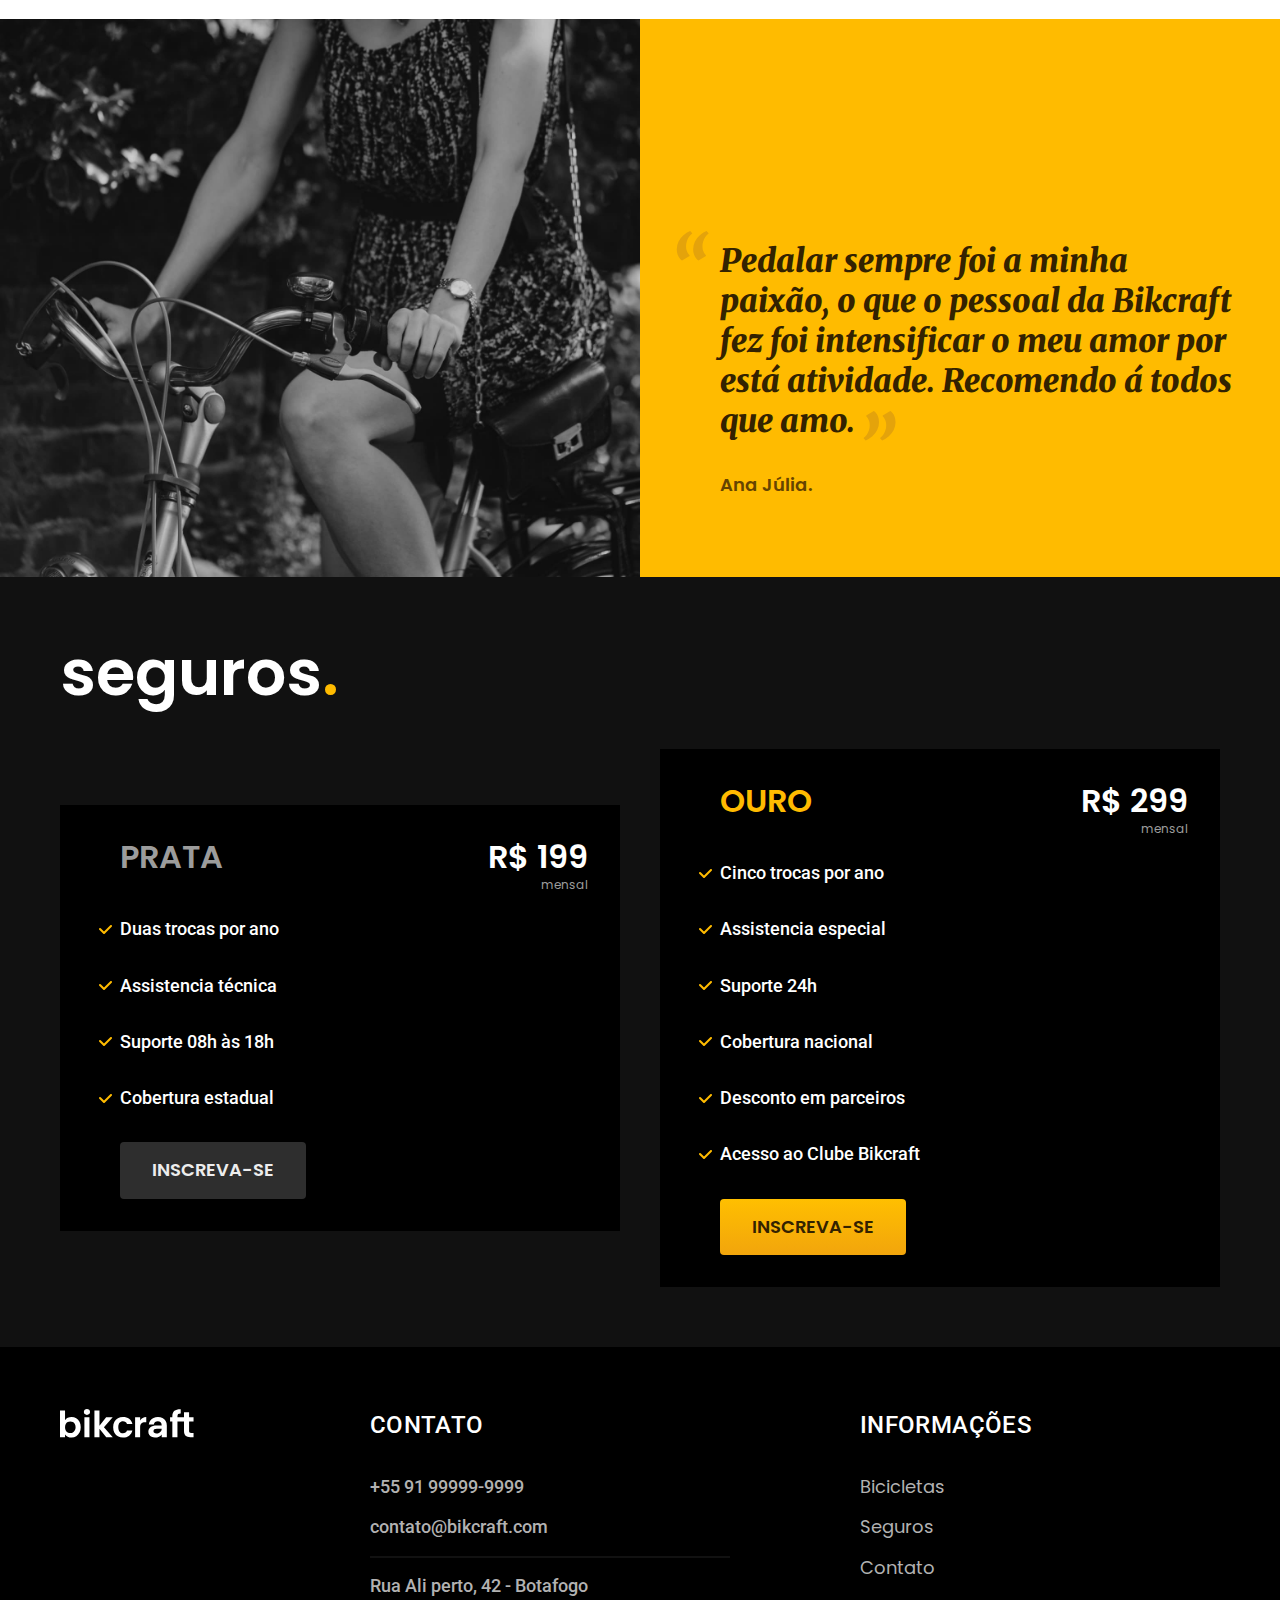
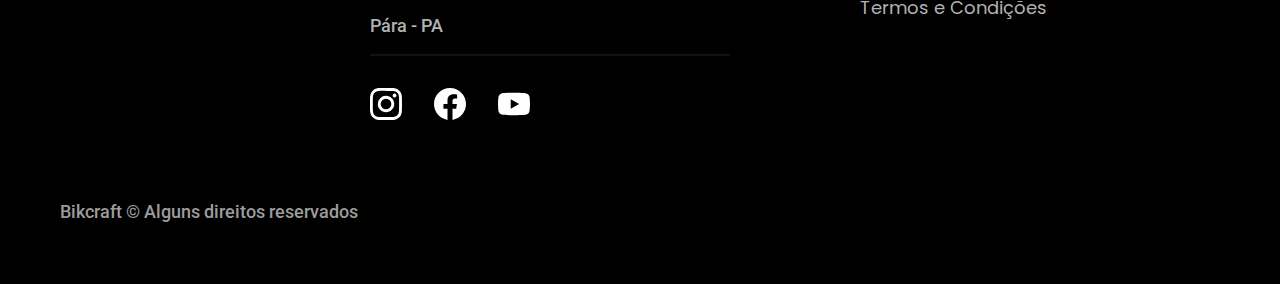
==== commit 5c5b44c8: "footer finalizado" ====
--- a/index.html
+++ b/index.html
@@ -187,5 +187,47 @@
                 </div>
             </div>
         </article>
+
+        <!--~ FOOTER -->
+        <footer class="footer-bg">
+            <div class="footer container">
+                <img src="./assets/img/bikcraft.svg" alt="" />
+
+                <div class="footer-contato">
+                    <h2 class="font-2-l-b cor-0">Contato</h2>
+                    <ul class="font-2-m cor-5">
+                        <li><a href="tel:+5591999999999">+55 91 99999-9999</a></li>
+                        <li><a href="mailto:contato@bikcraft.com">contato@bikcraft.com</a></li>
+                        <li>Rua Ali perto, 42 - Botafogo</li>
+                        <li>Pára - PA</li>
+                    </ul>
+                    <div class="footer-redes">
+                        <a href="">
+                            <img src="./assets/img/redes/instagram.svg" alt="" />
+                        </a>
+                        <a href="">
+                            <img src="./assets/img/redes/facebook.svg" alt="" />
+                        </a>
+                        <a href="">
+                            <img src="./assets/img/redes/youtube.svg" alt="" />
+                        </a>
+                    </div>
+                </div>
+
+                <div class="footer-informacoes">
+                    <h2 class="font-2-l-b cor-0">Informações</h2>
+                    <nav>
+                        <ul class="font-1-m cor-5">
+                            <li><a href="./bicicletas.html">Bicicletas</a></li>
+                            <li><a href="./seguros.html">Seguros</a></li>
+                            <li><a href="./contato.html">Contato</a></li>
+                            <li><a href="./termos.html">Termos e Condições</a></li>
+                        </ul>
+                    </nav>
+                </div>
+
+                <p class="footer-copy font-2-m cor-6">Bikcraft © Alguns direitos reservados</p>
+            </div>
+        </footer>
     </body>
 </html>
--- a/css/main.css
+++ b/css/main.css
@@ -6,6 +6,7 @@
 /* ESTILOS GLOBAIS */
 @import url(./global/global.css);
 @import url(./global/header.css);
+@import url(./global/footer.css);
 
 /* HOME */
 @import url(./home/introducao.css);
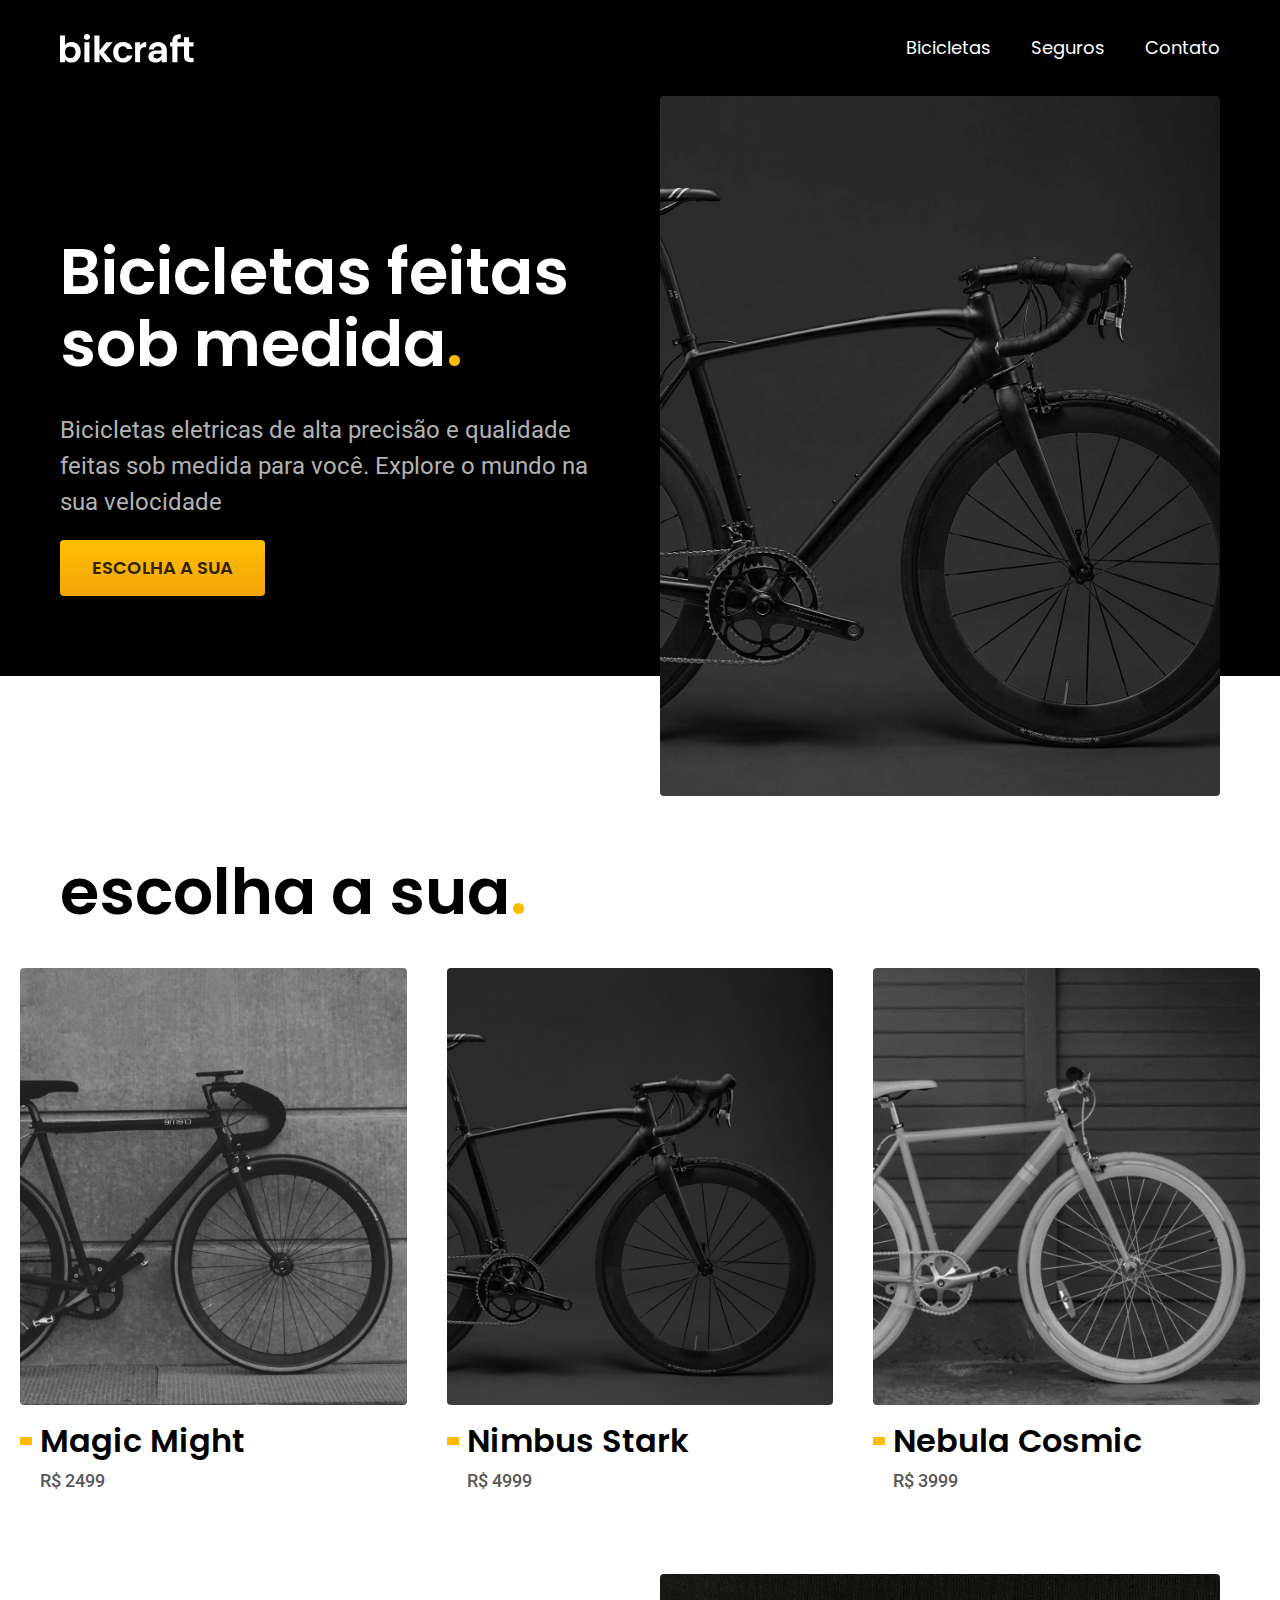
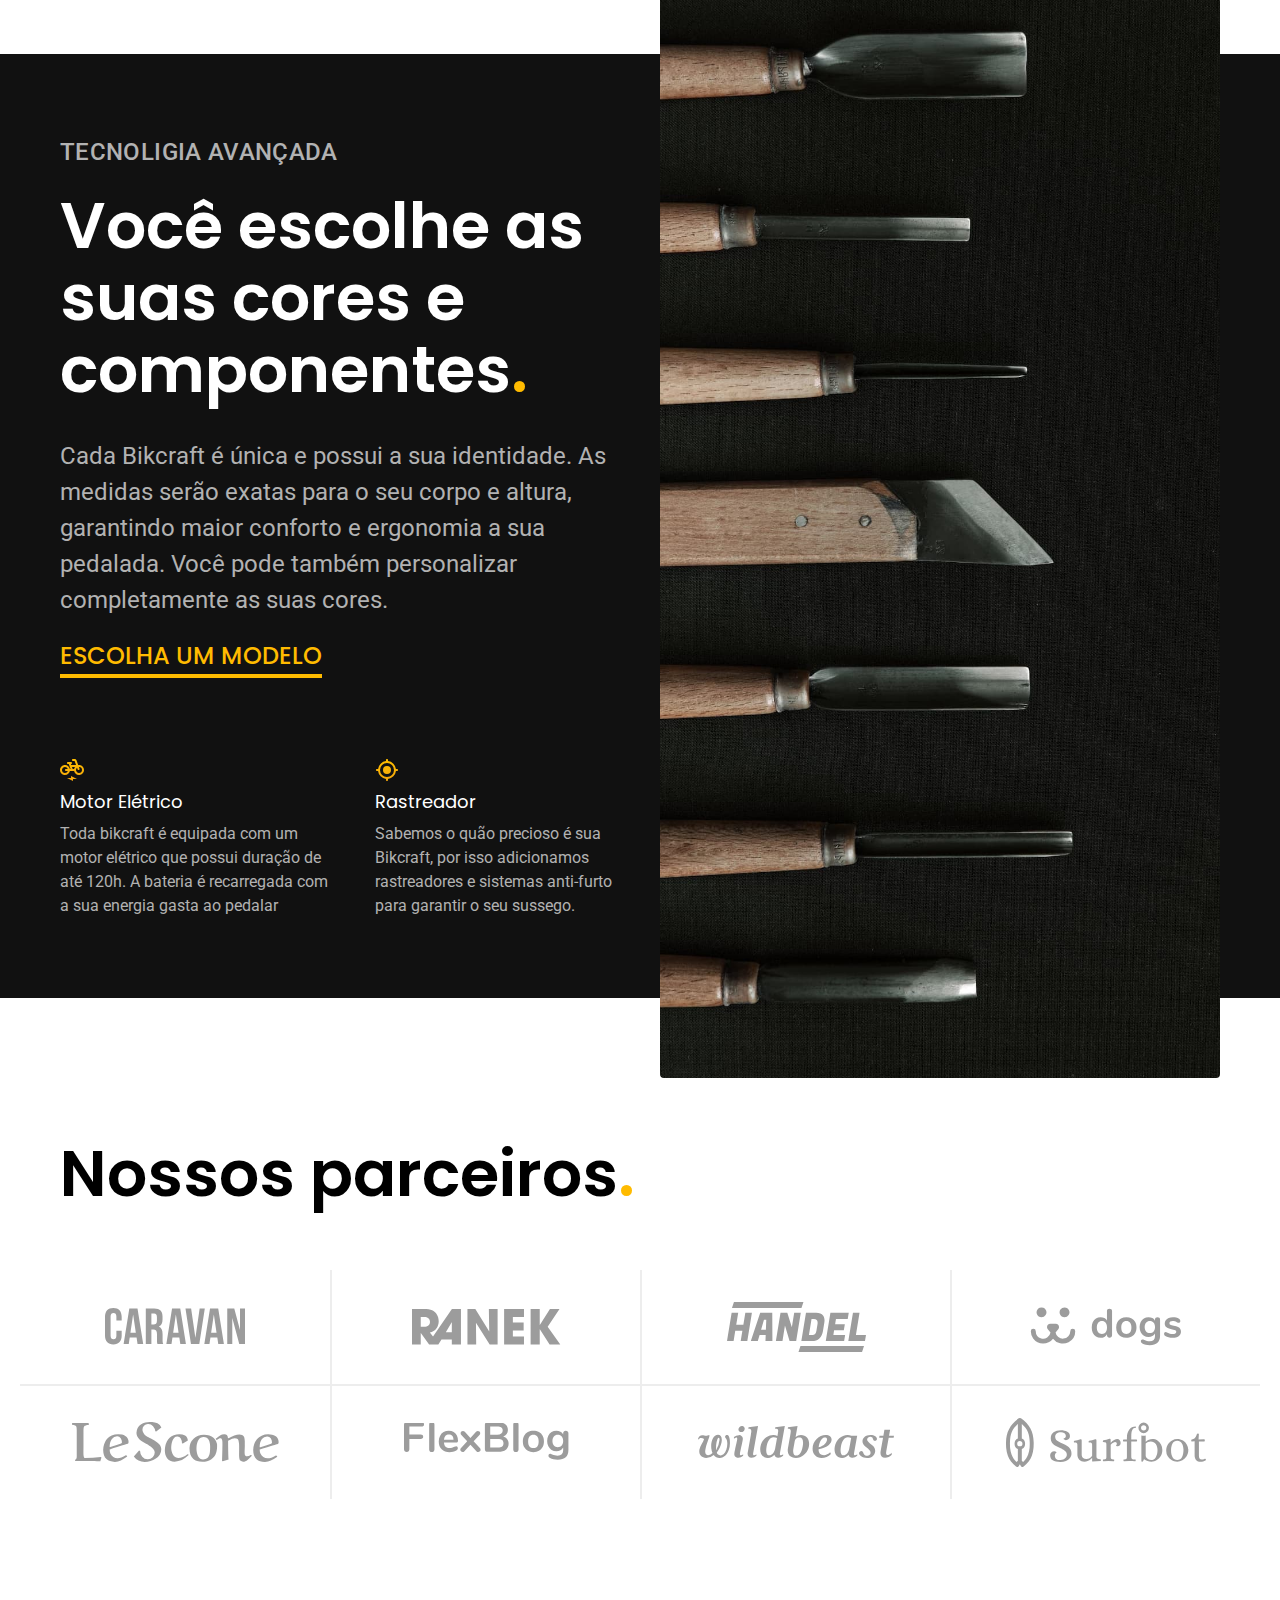
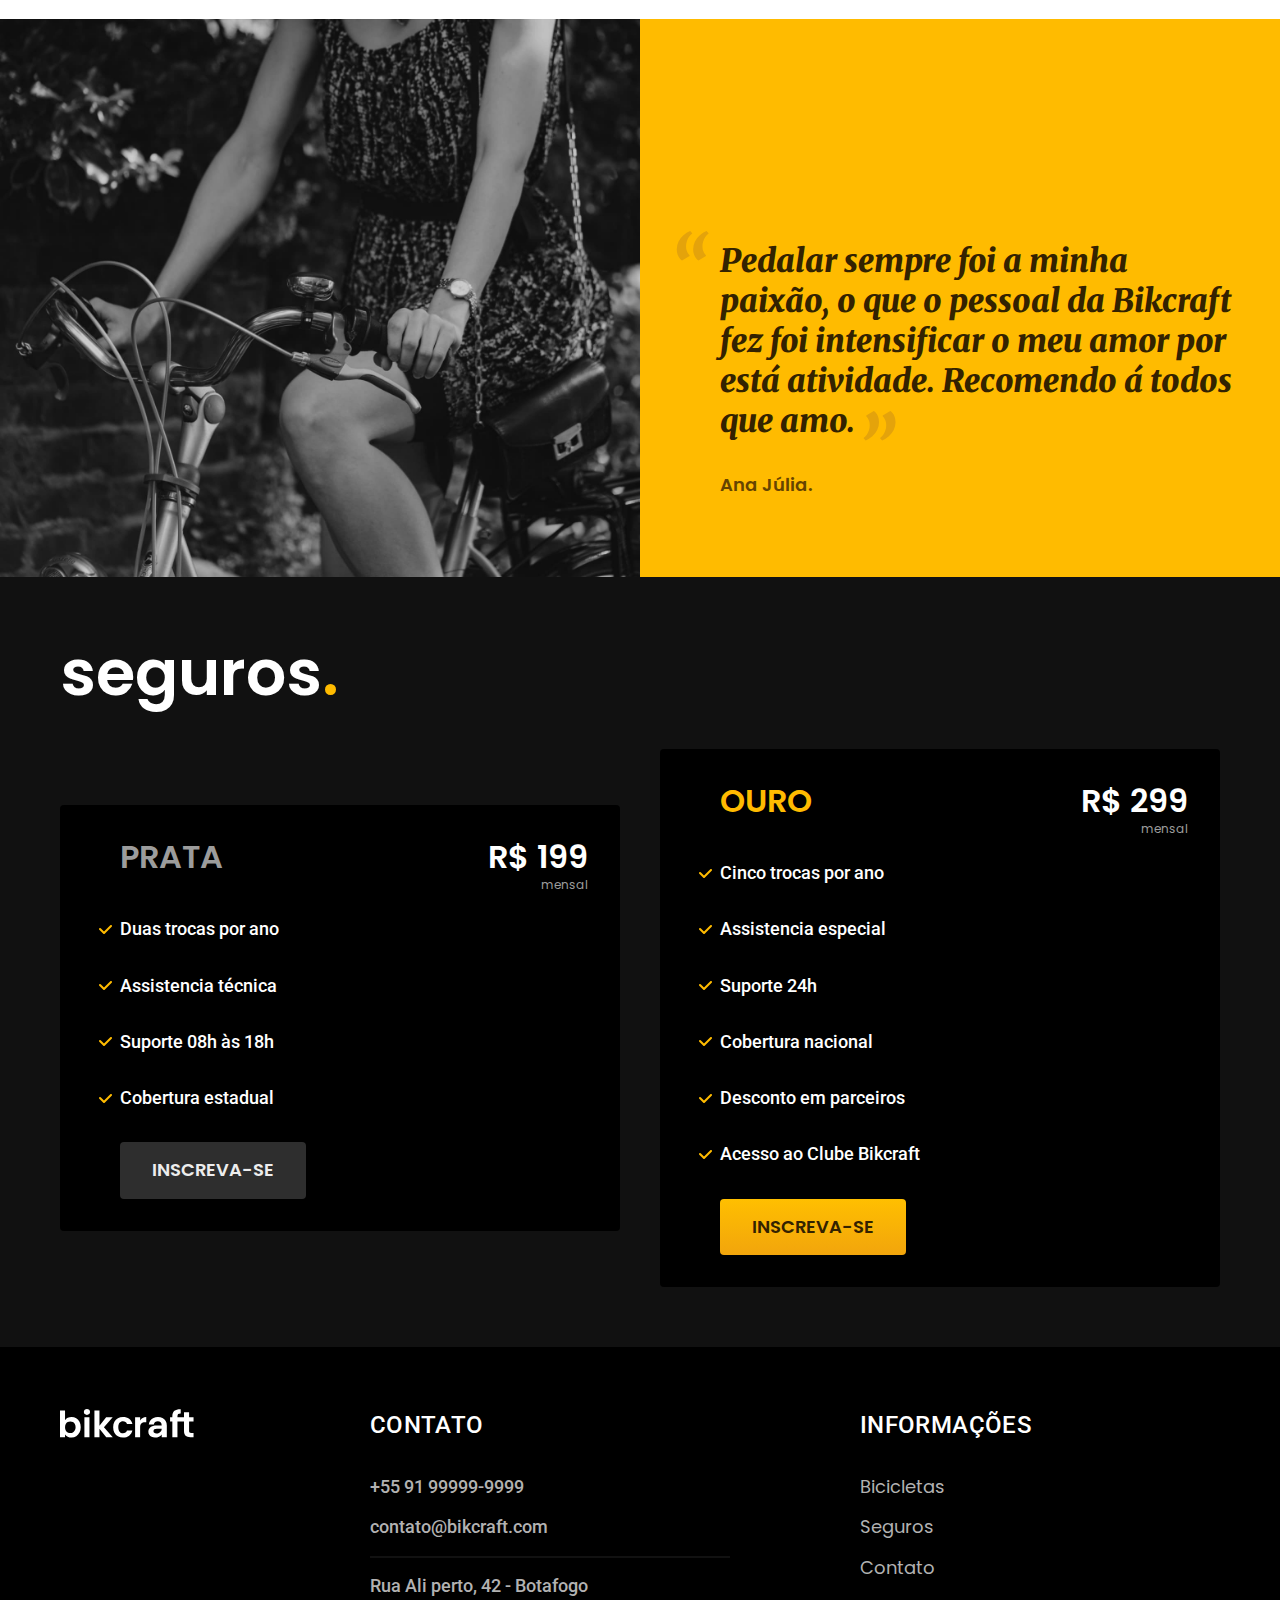
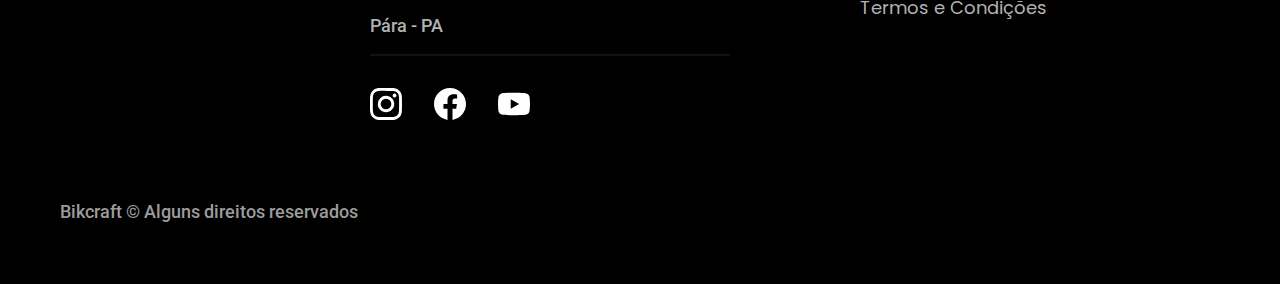
==== commit 9dd22d31: "mudando css" ====
--- a/index.html
+++ b/index.html
@@ -14,7 +14,7 @@
             href="https://fonts.googleapis.com/css2?family=Merriweather:ital,wght@1,900&family=Poppins:wght@400;600&family=Roboto:wght@400;500&display=swap"
             rel="stylesheet"
         />
-        <link rel="stylesheet" href="./css/main.css" />
+        <link rel="stylesheet" href="./css/main.min.css" />
     </head>
     <body>
         <!--~ HEADER -->
--- a/css/main.min.css
+++ b/css/main.min.css
@@ -0,0 +1 @@
+:root{--cor-0:#fff;--cor-1:#f7f7f7;--cor-2:#ededed;--cor-3:#dedede;--cor-4:#ccc;--cor-5:#b2b2b2;--cor-6:#9c9c9c;--cor-7:#717171;--cor-8:#595959;--cor-9:#404040;--cor-10:#2e2e2e;--cor-11:#111;--cor-12:#000;--crt-1:#ffbb00;--crt-2:#e4a30b;--crt-3:#a66f00;--crt-4:#664400;--crt-5:#332200}.crt-1{color:var(--crt-1)}.crt-2{color:var(--crt-2)}.crt-3{color:var(--crt-3)}.crt-4{color:var(--crt-4)}.crt-5{color:var(--crt-5)}.cor-0{color:var(--cor-0)}.cor-1{color:var(--cor-1)}.cor-2{color:var(--cor-2)}.cor-3{color:var(--cor-3)}.cor-4{color:var(--cor-4)}.cor-5{color:var(--cor-5)}.cor-6{color:var(--cor-6)}.cor-7{color:var(--cor-7)}.cor-8{color:var(--cor-8)}.cor-9{color:var(--cor-9)}.cor-10{color:var(--cor-10)}.cor-11{color:var(--cor-11)}.cor-12{color:var(--cor-12)}.font-1-xxl{font:600 6.4rem/1.125 Poppins,sans-serif}.font-1-xl{font:600 3.2rem/1.25 Poppins,sans-serif}.font-1-l{font:400 2.4rem/1.5 Poppins,sans-serif}.font-1-m,.font-1-m-b{font:400 1.8rem/1.35 Poppins,sans-serif}.font-1-m-b{font-weight:600}.font-1-s{font:400 1.6rem/1.5 Poppins,sans-serif}.font-1-xs{font:400 1.2rem/1.35 Poppins,sans-serif}.font-2-xl{font:500 3.2rem/1.25 Roboto,sans-serif}.font-2-l,.font-2-l-b{font:400 2.4rem/1.5 Roboto,sans-serif}.font-2-l-b{font-weight:500;letter-spacing:.015em;text-transform:uppercase}.font-2-m{font:500 1.8rem/1.35 Roboto,sans-serif}.font-2-s{font:400 1.6rem/1.5 Roboto,sans-serif}.font-2-xs{font:400 1.4rem/1.43 Roboto,sans-serif}@media (max-width:1200px){.font-1-xxl{font-size:4.8rem}.font-2-l,.font-2-l-b{font-size:1.8rem}}@media (max-width:800px){.font-1-xxl{font-size:3.2rem}.font-1-xl,.font-2-xl{font-size:2.4rem}}.container{max-width:1200px;margin:0 auto;padding:0 2rem}.link{display:inline-block;color:var(--crt-1);font:500 2.4rem/1.5 Poppins,sans-serif;text-transform:uppercase}.link::after{content:'';display:block;width:100%;height:4px;background-color:currentColor}.link:hover{color:var(--cor-0)}.button{display:inline-block;padding:1.6rem 3.2rem;background:linear-gradient(#ffbf00,#f2a50c);border-radius:4px;box-shadow:0 1px 2px rgba(0,0,0,.1);text-transform:uppercase;color:#320;font:600 1.8rem/1.35 Poppins,sans-serif;max-width:max-content;border:none;cursor:pointer}.button:hover{background:linear-gradient(#ffb60d,#e59117)}.button.secundario{color:var(--cor-2);background:var(--cor-10)}.button.secundario:hover{background:var(--cor-9)}.button.arrow::after{content:'';display:inline-block;width:18px;height:10px;margin-left:12px;background:url(../../assets/img/icones/seta.svg);transition:transform .2s}.button.arrow:hover::after{transform:translateX(4px)}.titulo-bg{padding:6rem 0;background-color:var(--cor-11)}.titulo p{margin-bottom:4px}@media (max-width:800px){.titulo-bg{padding:4rem 0}.titulo p{font-size:1.6rem;text-transform:lowercase;font-weight:400}}@media (max-width:600px){.button{padding:1.2rem 1.6rem;font-size:1.6rem}}*{margin:0;padding:0;box-sizing:border-box}html{font-size:62.5%}body{font-size:1.6rem;font-family:Arial,Helvetica,sans-serif}img{display:block;max-width:100%}ul{list-style:none}a{text-decoration:none;color:inherit}img[src$='.jpg']{border-radius:4px}.header-bg{background-color:var(--cor-12)}.header{display:flex;justify-content:space-between;align-items:center;padding:2rem;max-width:1200px;margin:0 auto;flex-wrap:wrap;gap:2rem}.header-menu{display:flex;gap:4rem;flex-wrap:wrap}.header-menu a{padding:16px 0;display:block;position:relative}.header-menu a::after{content:'';display:block;width:0%;height:2px;background-color:var(--cor-0);margin-top:.4rem;transition:width .3s;position:absolute}.header-menu a:hover::after{width:100%}@media (max-width:800px){.header-menu a{background-color:var(--cor-11);padding:1.2rem 1.6rem;border-radius:4px}.header-menu a::after{display:none}.header-menu a:hover{background-color:#202020}.header-menu{gap:2rem}}@media (max-width:600px){.header-menu{gap:1.2rem}.header-menu a{padding:.8rem 1.2rem;font-size:1.4rem}}.footer-bg{background-color:var(--cor-12)}.footer{display:grid;grid-template-columns:3fr 5fr 4fr;gap:4rem;padding-top:6rem;padding-bottom:6rem}.footer h2{margin-bottom:3.2rem}.footer-contato ul{margin-bottom:3.2rem}.footer-contato li:nth-child(even):after{content:'';display:block;height:2px;max-width:360px;background-color:var(--cor-11);margin-top:1.6rem}.footer li{margin-bottom:1.6rem}.footer a:hover{color:var(--cor-0)}.footer-redes{display:flex;gap:3.2rem}.footer-copy{grid-column:1/-1;margin-top:4rem}@media (max-width:800px){.footer>img{display:none}.footer{grid-template-columns:1fr;gap:6rem}.footer-copy{margin-top:0}}.introducao-bg{background-color:var(--cor-12);box-shadow:inset 0 -120px var(--cor-0)}.introducao{display:grid;grid-template-columns:repeat(2,1fr);gap:0 40px}.introducao img{object-fit:cover;width:100%;height:100%;border-radius:4px}.introducao h1{margin-bottom:3.2rem}.introducao p{margin-bottom:2rem}.introducao-conteudo{align-self:end;padding-bottom:20rem}@media (max-width:800px){.introducao-bg{background-color:var(--cor-11);padding-top:4rem;box-shadow:inset 0 -60px var(--cor-0)}.introducao{grid-template-columns:1fr;gap:3.2rem}.introducao-conteudo{padding-bottom:0}.introducao h1{margin-bottom:1.6rem}.introducao img{height:300px;width:100%}}.tecnologia-bg{background-color:var(--cor-11);box-shadow:inset 0 80px var(--cor-0),inset 0 -80px var(--cor-0)}.tecnologia{display:grid;grid-template-columns:repeat(2,1fr);gap:4rem}.tecnologia-conteudo{padding-bottom:16rem;padding-top:16rem}.tecnologia-conteudo>span{margin-bottom:2rem;display:block}.tecnologia-conteudo h2{margin-bottom:3.2rem}.tecnologia-conteudo>p{margin-bottom:2rem}.tecnologia-conteudo a{margin-bottom:8rem}.tecnologia-vantagens{display:flex;gap:4rem}.tecnologia-vantagens h3{margin-bottom:.8rem;width:max-content}.tecnologia-vantagens img{width:24px;margin-bottom:8px}.tecnologia-imagem img{height:100%;width:100%;object-fit:cover;object-position:left}@media (max-width:800px){.tecnologia{grid-template-columns:1fr}.tecnologia-bg{box-shadow:initial}.tecnologia-imagem{display:none}.tecnologia-conteudo{padding-bottom:6rem;padding-top:6rem}.tecnologia-conteudo a{margin-bottom:6rem}}@media (max-width:600px){.tecnologia-vantagens{flex-direction:column}}.parceiros{padding-top:6rem;padding-bottom:12rem}.parceiros h2{margin-bottom:6rem}.parceiros ul{max-width:1400px;margin:0 auto;padding:0 2rem;display:grid;grid-template-columns:repeat(4,1fr)}.parceiros li{display:flex;padding:3.2rem;border-left:2px solid var(--cor-2)}.parceiros img{margin:auto}.parceiros li:first-child,.parceiros li:nth-child(5){border-left:none}.parceiros li:nth-child(n+5){border-top:2px solid var(--cor-2)}@media (max-width:800px){.parceiros{padding-bottom:6rem}.parceiros h2{margin-bottom:2rem}.parceiros ul{grid-template-columns:repeat(2,1fr)}.parceiros li{padding:2rem}.parceiros li:nth-child(n+3){border-top:2px solid var(--cor-2)}.parceiros li:nth-child(odd){border-left:none}}.depoimento{display:grid;grid-template-columns:1fr 1fr;background-color:var(--crt-1);overflow:hidden}.depoimento img{border-radius:0;width:100%;height:100%;object-fit:cover}.depoimento-conteudo{padding:4rem 4rem 8rem 8rem;align-self:end}.depoimento-conteudo p{font-family:Merriweather,serif;font-style:italic;font-weight:900;margin-bottom:3.2rem;max-width:32ch;position:relative}.depoimento p::after,.depoimento p::before{position:absolute;font-size:8rem;color:var(--crt-2)}.depoimento p::before{content:'“';left:-5rem;top:-2rem}.depoimento p::after{content:'”'}@media (max-width:800px){.depoimento{grid-template-columns:1fr;text-align:center}.depoimento-conteudo{padding:4rem 2rem;justify-self:center}.depoimento img{max-height:20rem}}.bicicletas-list{padding-top:6rem;padding-bottom:6rem}.bicicletas-list h2{margin-bottom:4rem}.bicicletas-list ul{max-width:1400px;margin:0 auto;display:flex;gap:4rem;padding:0 2rem 2rem 2rem;overflow-x:auto}#bicicleta .bicicletas-list ul{padding:0 0 2rem 0}.bicicletas-list li{min-width:280px}.bicicletas-list a{display:block}.bicicletas-list img{margin-bottom:1.6rem}.bicicletas-list h3{margin-bottom:.8rem;display:flex;align-items:center}.bicicletas-list h3::before{content:'';display:inline-block;height:8px;width:12px;background-color:var(--crt-1);margin-right:8px;transition:width .3s}.bicicletas-list a:hover h3::before{width:24px}.bicicletas-list li span{padding-left:2rem;display:inline-block}@media (max-width:800px){.bicicletas-list ul{gap:2rem}}.bicicletas-bg{background:linear-gradient(to right,var(--cor-0) 30%,var(--cor-11) 30%)}.bicicletas{display:grid;grid-template-columns:1fr 1fr;gap:4rem;padding-top:6rem;padding-bottom:6rem}.bicicletas-imagem{position:relative}.bicicletas-imagem span{position:absolute;display:block;top:2rem;right:0;padding:.8rem 1.6rem .8rem .8rem;background-color:var(--cor-12);border-radius:4px 0 0 4px}.bicicletas-conteudo{display:grid;grid-template-columns:1fr auto;align-content:start}.bicicletas h2,.bicicletas p{grid-column:1/-1}.bicicletas h2{margin-bottom:2rem}.bicicletas h2::before{content:'';background-color:var(--crt-1);display:block;height:8px;width:12px;margin-bottom:8px}.bicicletas p{margin-bottom:3.2rem}.bicicletas a{place-self:end}.bicicletas li{display:flex;align-items:center;gap:1rem}.bicicletas li+li{margin-top:1.6rem}.bicicletas-conteudo img{width:24px;margin-right:8px}@media (max-width:800px){.bicicletas-bg{background:var(--cor-11)}.bicicletas{grid-template-columns:1fr;gap:2rem;padding-top:4rem;padding-bottom:4rem}}@media (max-width:600px){.bicicletas-conteudo{grid-template-columns:1fr}.bicicletas ul{margin-bottom:3.2rem}.bicicletas a{place-self:start}}.bicicleta{display:grid;grid-template-columns:1fr 1fr;align-items:start;gap:4rem;padding-top:6rem;padding-bottom:6rem}#bicicleta .titulo p{text-transform:uppercase}.bicicleta-imagens{display:flex;flex-wrap:wrap;gap:2rem}.bicicleta-imagens img{flex:1;min-width:200px}.bicicleta-imagens img:first-child{min-width:100%}.bicicleta-conteudo>p{margin-bottom:3.2rem}.bicicleta-comprar{display:grid;grid-template-columns:max-content auto;align-items:center;justify-items:start;gap:.8rem 1.2rem;margin-bottom:4rem}.bicicleta-comprar a{grid-row:span 2}.bicicleta-comprar span{display:flex;align-items:center;background-color:var(--cor-12);padding:4px 8px;border-radius:4px;gap:.8rem}.bicicleta-conteudo h2{letter-spacing:.24rem;text-transform:uppercase;margin-bottom:12px}.bicicleta-ficha,.bicicleta-informacoes{padding:3.2rem;border-radius:4px;background-color:var(--cor-12)}.bicicleta-informacoes{margin-bottom:4rem;display:grid;grid-template-columns:1fr 1fr;gap:3.2rem}.bicicleta-informacoes img{width:2.4rem;margin-bottom:8px}.bicicleta-informacoes h3{margin-bottom:8px}.bicicleta-ficha li{padding:4px 0;display:flex;justify-content:space-between;border-bottom:1px solid var(--cor-11)}.bicicleta-ficha li:last-child{border:none}.bicicleta-ficha span{color:var(--cor-6)}@media (max-width:800px){.bicicleta{grid-template-columns:1fr;padding-top:4rem;padding-bottom:4rem}.bicicleta-imagens{grid-row:2}}@media (max-width:400px){.bicicleta-comprar,.bicicleta-informacoes{grid-template-columns:1fr}}.seguro-bg{background-color:var(--cor-11);box-shadow:inset 0 12rem var(--cor-0),inset 0 -12rem var(--cor-12)}.seguro{display:grid;grid-template-columns:1fr 1fr;gap:4rem}.seguro-imagem img{width:100%;height:100%;object-fit:cover}.seguro-conteudo{padding-top:18rem;padding-bottom:18rem}.seguro h2{margin-bottom:3.2rem}.seguro p{margin-bottom:2rem}@media (max-width:800px){.seguro-bg{box-shadow:inset 0 -6rem var(--cor-12)}.seguro{grid-template-columns:1fr}.seguro-conteudo{grid-row:1;padding-top:4rem;padding-bottom:0}}.seguros-bg{background-color:var(--cor-11)}.seguros{padding-top:6rem;padding-bottom:6rem;display:grid;grid-template-columns:1fr 1fr;gap:4rem;align-items:center}#seguros .seguros{padding-top:0}.seguros h2{grid-column:1/-1}.seguros-item{background-color:var(--cor-12);padding:3.2rem 3.2rem 3.2rem 6rem;display:grid;grid-template-columns:1fr auto;border-radius:4px}.seguros-item h3{margin-bottom:4rem}.seguros-item span{grid-column:2;display:block;text-align:right}.seguros-item ul{grid-column:1/-1;margin-bottom:3.2rem}.seguros-item li+li{margin-top:3.2rem}.seguros-item li{display:flex;align-items:center;position:relative}.seguros-item li::before{content:'';display:block;width:13px;height:9px;background-image:url(../../assets/img/icones/lista.svg);position:absolute;left:-21px}.seguros-item a{grid-column:1/-1}@media (max-width:800px){.seguros{grid-template-columns:1fr}}.vantagens-bg{background-color:var(--cor-12)}.vantagens{padding-top:12rem;padding-bottom:12rem}.vantagens h2{margin-bottom:3.2rem}.vantagens ul{display:grid;grid-template-columns:repeat(auto-fit,minmax(280px,max-content));gap:4rem 8rem}.vantagens h3,.vantagens img{margin-bottom:8px}@media (max-width:800px){.vantagens{padding-top:6rem;padding-bottom:6rem}.vantagens h2{margin-bottom:4rem}.vantagens ul{gap:2rem}}.perguntas{padding-top:12rem;padding-bottom:12rem}.perguntas h2{margin-bottom:6rem}.perguntas dl>div{padding:2rem;border-radius:4px}.perguntas dl>div:nth-child(odd){background-color:var(--cor-1)}.perguntas dt{display:grid;grid-template-columns:auto 1fr auto;align-items:center;gap:8px;cursor:pointer}.perguntas dt::before{content:'';display:inline-block;width:12px;height:8px;background-color:var(--crt-1)}.perguntas dt::after{content:'';display:inline-block;width:14px;height:6px;background:url(../../assets/img/icones/seta-abrir.svg);transition:transform .3s}.perguntas dt:hover::after{transform:rotate(180deg)}.perguntas dd{padding-left:2rem;padding-top:1.6rem;max-width:80ch}@media (max-width:800px){.perguntas{padding-top:6rem;padding-bottom:6rem}.perguntas h2{margin-bottom:4rem}}#contato{background:linear-gradient(var(--cor-11) 600px,var(--cor-1) 0)}.contato{display:grid;grid-template-columns:5fr 7fr}.contato-dados,.contato-formulario{padding:6rem;box-shadow:0 1px 2px rgba(0,0,0,.1)}.contato-dados{border-radius:5px 0 0 5px;background-color:var(--cor-12)}.contato-formulario{border-radius:0 5px 5px 0;background-color:var(--cor-0)}.contato-dados h2{margin-bottom:6rem}.contato-endereco{margin-bottom:3.2rem;padding-left:2.8rem;background:url(../../assets/img/icones/local.svg) no-repeat 0 2px}.contato-endereco p{margin-bottom:8px}.contato-meios a{display:block;max-width:max-content;margin-bottom:8px;padding-left:2.8rem}.contato-meios a:hover{color:var(--cor-0)}.contato-meios a:first-child{background:url(../../assets/img/icones/email.svg) no-repeat 0 2px}.contato-meios a:nth-child(2){margin-bottom:3.2rem}.contato-meios a:last-child{background:url(../../assets/img/icones/telefone.svg) no-repeat 0 2px;margin-bottom:6rem}.contato-redes{display:flex;gap:3.2rem;padding-left:2.8rem}@media (max-width:800px){.contato{grid-template-columns:1fr}.contato-dados,.contato-formulario{padding:2rem}.contato-dados{border-radius:5px 5px 0 0}.contato-formulario{border-radius:0 0 5px 5px}.contato-dados h2,.contato-meios a:last-child{margin-bottom:3.2rem}.contato-redes{margin-left:1.2rem}}.form{display:grid;grid-template-columns:1fr 1fr;gap:2rem}.form label{display:block;font:600 1.6rem/1.5 Poppins,sans-serif;margin-bottom:4px}.form input[type=email],.form input[type=text],.form textarea{font:400 1.6rem/1.5 Roboto,sans-serif;background-color:var(--cor-1);border:1px solid var(--cor-2);padding:1.2rem;border-radius:4px;width:100%}.form textarea{resize:none}.form .col-2{grid-column:span 2}.form input[type=email]:focus,.form input[type=text]:focus,.form textarea:focus{outline:0;border-color:var(--crt-1);background:var(--cor-0);box-shadow:0 0 0 2px #fea}@media (max-width:600px){.form{grid-template-columns:1fr}.form .col-2{grid-column:1}}.lojas{display:grid;grid-template-columns:1fr 1fr;gap:0 4rem;padding-top:12rem;padding-bottom:12rem}.lojas img{border-radius:4px 4px 0 0}.lojas h2{grid-column:1/-1;margin-bottom:6rem}.lojas-item{box-shadow:0 1px 2px rgba(0,0,0,.1);background:var(--cor-0);border-radius:4px}.lojas-conteudo{display:grid;grid-template-columns:1fr 1fr;gap:3.2rem 1.6rem;padding:3.2rem}.lojas-conteudo h3,.lojas-tempo{grid-column:1/-1}.lojas-dados{display:grid;gap:8px;border-left:2px solid var(--cor-2);padding-left:1.2rem}.loja-tempo{display:flex;align-items:center;gap:8px}@media (max-width:800px){.lojas{gap:2rem;padding-top:6rem;padding-bottom:6rem}.lojas h2{margin-bottom:3.2rem}.lojas-conteudo{grid-template-columns:1fr}}@media (max-width:600px){.lojas{grid-template-columns:1fr}}#orcamento{background:linear-gradient(var(--cor-11) 60rem,var(--cor-1) 0)}.orcamento{display:grid;grid-template-columns:5fr 7fr;padding-bottom:12rem}.orcamento h2{text-transform:uppercase;position:relative;display:flex;align-items:center}.orcamento h2::before{content:'';display:inline-block;width:4px;height:8px;background-color:var(--crt-1);position:absolute;left:-12px}.orcamento-dados,.orcamento-produto{padding:6rem;box-shadow:0 1px 2px rgba(0,0,0,.1)}.orcamento-produto{border-radius:5px 0 0 5px;background:var(--cor-12);display:grid;grid-template-columns:1fr 1fr;gap:2rem;align-content:start}.orcamento-produto>*{grid-column:1/-1}.orcamento-produto>label{grid-column:initial}.orcamento-produto label{font:400 1.6rem/1.5 Poppins,sans-serif;color:var(--cor-4);background-color:var(--cor-10);padding:1.2rem 1.6rem;border-radius:4px;cursor:pointer;display:grid;grid-template-columns:auto 1fr auto;align-items:center;border:1px solid var(--cor-10)}.orcamento-produto input:checked+label{background:var(--cor-0);color:var(--cor-11)}.orcamento-produto label::before{content:'';display:inline-block;box-sizing:border-box;width:12px;height:12px;border:1px solid var(--cor-6);border-radius:50%;margin-right:8px}.orcamento-produto input:checked+label::before{border-color:var(--cor-7);box-shadow:inset 0 0 0 3px var(--cor-0),inset 0 0 0 6px var(--cor-7)}.orcamento-produto label:hover{background-color:var(--cor-9);border-color:var(--cor-9)}.orcamento-produto input:focus+label{box-shadow:0 0 0 2px var(--crt-1);border-color:var(--cor-12)}.orcamento-produto label span{display:none}.orcamento-produto input:checked+label span{display:inline-block}.orcamento-produto input{opacity:0;position:absolute;pointer-events:none}.orcamento-dados{border-radius:0 5px 5px 0;background:var(--cor-0)}.orcamento-conteudo{display:none}.orcamento-conteudo h2,.orcamento-dados h2:nth-of-type(n+2){margin-top:2rem}#bikcraft:checked~#orcamento-bikcraft,#seguro:checked~#orcamento-seguro{display:grid;gap:2rem}.orcamento-detalhes{display:none;background:var(--cor-0);padding:2rem;grid-template-columns:1fr 1fr;border-radius:4px;align-items:center}.orcamento-detalhes li{display:flex;align-items:center;margin-bottom:8px}.orcamento-detalhes li img{width:1.6rem;margin-right:8px}.orcamento-produto input:checked+label+.orcamento-detalhes{display:grid}@media (max-width:1200px){.orcamento-dados,.orcamento-produto{padding:3.2rem}}@media (max-width:800px){.orcamento{grid-template-columns:1fr}.orcamento-produto{border-radius:5px 5px 0 0}.orcamento-dados{border-radius:0 0 5px 5px}}@media (max-width:400px){.orcamento-produto{grid-template-columns:1fr}}.termos{padding:8rem 2rem}.termos h2{font-weight:600;margin-bottom:2rem}.termos p+h2{margin-top:4rem}.termos p{margin-bottom:2.4rem;max-width:75ch}